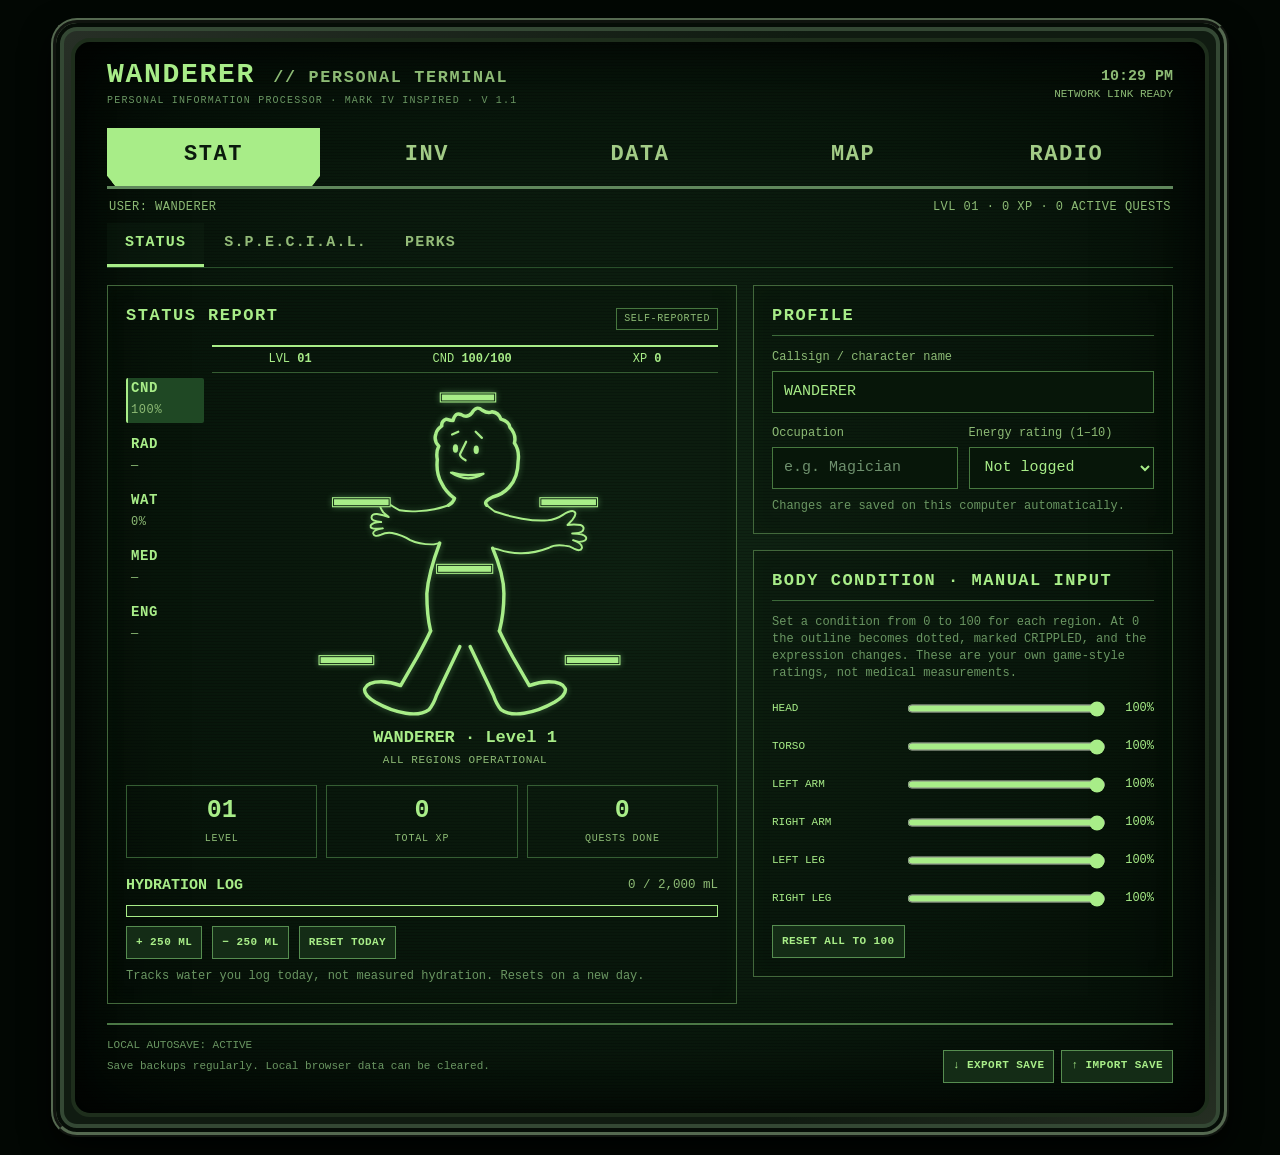
==== index.html @ 7e0b9f3a "V1.1: move daily LOG to DATA subtab and relocate journal date picker" ====
<!DOCTYPE html>

<html lang="en">
<head>
<meta charset="utf-8"/>
<meta content="width=device-width, initial-scale=1" name="viewport"/>
<meta content="#09130a" name="theme-color"/>
<title>Wanderer • Personal Terminal (V1.1)</title>
<style>
    :root { color-scheme: dark; --bg:#070f08; --panel:#0c1a0f; --panel2:#102417; --line:#47794a; --soft:#8cbd81; --bright:#b4f7a2; --muted:#71986e; --danger:#ffb586; --dark:#071108; }
    * { box-sizing:border-box; }
    body { margin:0; min-height:100vh; background:radial-gradient(ellipse at 50% -30%,#26472a 0,#0a170b 48%,#030803 100%); color:var(--bright); font: 15px/1.42 Consolas, 'Lucida Console', 'Courier New', monospace; }
    button, input, select, textarea { font: inherit; }
    button, a, input, select, textarea { outline-offset:3px; }
    button { cursor:pointer; }
    a { color:var(--bright); }
    .shell { max-width:1180px; margin:22px auto; padding:16px; }
    .bezel { border:3px solid #57764d; border-radius:26px; padding:12px; background:linear-gradient(135deg,#17271a,#0c150d 65%,#172618); box-shadow:0 26px 66px #000b, inset 0 0 0 3px #080f08, inset 0 0 0 7px #354b32; }
    .screen { position:relative; isolation:isolate; overflow:hidden; border-radius:15px; border:2px solid #355f35; padding:22px 22px 18px; background:radial-gradient(ellipse at center,#15371a 0%,#0c2110 48%,#051005 100%); min-height:670px; }
    .screen::before { content:''; position:absolute; z-index:-1; inset:0; pointer-events:none; background:repeating-linear-gradient(to bottom,transparent 0 3px,rgba(1,10,1,.24) 3px 4px); opacity:.68; }
    .screen::after { content:''; position:absolute; z-index:-1; inset:0; box-shadow:inset 0 0 110px 20px #000b; border-radius:13px; pointer-events:none; }
    .mast { display:flex; gap:12px; align-items:center; justify-content:space-between; border-bottom:1px solid var(--line); padding-bottom:11px; }
    .brand { font-weight:900; font-size:clamp(18px,3vw,27px); letter-spacing:.08em; line-height:1.1; }
    .subbrand { color:var(--muted); font-size:10px; letter-spacing:.2em; margin-top:3px; }
    .top-meta { text-align:right; color:var(--soft); font-size:11px; }
    .top-meta strong { display:block; font-size:15px; }
    .tabbar { display:grid; grid-template-columns:repeat(5,minmax(0,1fr)); gap:4px; border-bottom:2px solid var(--line); margin-top:13px; }
    .tab { padding:12px 2px; text-align:center; text-decoration:none; text-transform:uppercase; color:var(--soft); border:0; border-bottom:4px solid transparent; background:transparent; font-weight:900; letter-spacing:.13em; font-size:clamp(11px,2vw,16px); }
    .tab[aria-selected=true] { color:var(--dark); background:var(--bright); text-shadow:none; border-bottom-color:var(--bright); clip-path:polygon(0 0,100% 0,100% 80%,95% 100%,5% 100%,0 80%); }
    .tab:not([aria-selected=true]):hover { color:var(--bright); background:#234a27; }
    .status-strip { display:flex; flex-wrap:wrap; justify-content:space-between; gap:6px; margin:10px 0 17px; font-size:11px; color:var(--soft); }
    .view { display:none; }
    .view.active { display:block; }
    h1, h2, h3, p { margin-top:0; }
    h1 { font-size:clamp(19px,2.4vw,26px); letter-spacing:.08em; margin:0 0 12px; }
    h2 { font-size:16px; text-transform:uppercase; letter-spacing:.09em; padding-bottom:7px; border-bottom:1px solid var(--line); margin:0 0 13px; }
    h3 { font-size:13px; text-transform:uppercase; letter-spacing:.1em; margin:0 0 9px; }
    p, small { color:var(--soft); }
    .grid2 { display:grid; grid-template-columns:repeat(2,minmax(0,1fr)); gap:16px; }
    .stat-grid { display:grid; grid-template-columns:1.1fr .9fr; gap:16px; }
    .panel { min-width:0; background:rgba(3,17,6,.46); border:1px solid #487849; padding:16px; border-radius:4px; }
    .info { padding:10px 12px; border-left:3px solid var(--line); background:#17301a8c; color:var(--soft); margin:12px 0; font-size:12px; }
    .row { display:flex; align-items:center; gap:10px; flex-wrap:wrap; }
    .spread { justify-content:space-between; }
    .stack { display:flex; flex-direction:column; gap:11px; }
    label { display:block; font-size:12px; color:var(--soft); margin-bottom:5px; }
    input, select, textarea { color:var(--bright); background:#061409; border:1px solid #588e54; border-radius:2px; padding:9px 11px; min-height:42px; min-width:0; width:100%; }
    textarea { resize:vertical; min-height:72px; }
    input[type=range] { padding:0; min-height:25px; accent-color:var(--bright); }
    input[type=checkbox] { width:19px; height:19px; min-height:0; accent-color:var(--bright); }
    input::placeholder, textarea::placeholder { color:#6e906d; }
    input:focus-visible, select:focus-visible, textarea:focus-visible, button:focus-visible, a:focus-visible { outline:2px solid #e4ffe0; }
    .field { min-width:0; flex:1; }
    .btn { display:inline-flex; align-items:center; justify-content:center; gap:4px; min-height:42px; padding:9px 13px; background:#1f4525; border:1px solid #79bb71; color:var(--bright); text-transform:uppercase; font-size:12px; font-weight:bold; letter-spacing:.04em; text-decoration:none; border-radius:3px; }
    .btn:hover { background:#326a37; }
    .btn.primary { background:var(--bright); color:#09190a; }
    .btn.primary:hover { background:#defed1; }
    .btn.danger { border-color:#bd8067; color:#ffcfb0; background:#3b241a; }
    .btn.mini { min-height:33px; padding:5px 9px; font-size:11px; }
    .btn:disabled { opacity:.55; cursor:not-allowed; }
    .metrics { display:grid; grid-template-columns:repeat(3,1fr); gap:9px; }
    .metric { text-align:center; border:1px solid var(--line); padding:11px 6px; background:#142e18; }
    .metric strong { display:block; color:var(--bright); font-size:23px; line-height:1.15; }
    .metric span { display:block; color:var(--soft); font-size:10px; margin-top:6px; letter-spacing:.08em; }
    .hero-figure { min-height:210px; display:grid; place-items:center; }
    .hero-figure svg { width:min(100%,280px); height:220px; filter:drop-shadow(0 0 8px #8abf8439); }
    .progress { height:12px; margin:9px 0; border:1px solid var(--bright); background:#0b1b0c; overflow:hidden; }
    .progress > span { display:block; height:100%; background:repeating-linear-gradient(90deg,#7dbb76 0,#7dbb76 11px,#b3f5a3 11px,#b3f5a3 18px); width:0; max-width:100%; }
    .special-item { display:grid; grid-template-columns:125px 1fr 24px; gap:11px; align-items:center; margin:8px 0; }
    .special-item label { margin:0; font-size:12px; }
    .special-item output { text-align:right; }
    .pill { display:inline-block; border:1px solid var(--line); padding:3px 7px; font-size:10px; letter-spacing:.06em; color:var(--soft); white-space:nowrap; }
    .item { border-bottom:1px dashed #3b663d; padding:13px 0; }
    .item:last-child { border-bottom:0; }
    .item-title { font-weight:800; color:var(--bright); font-size:15px; margin-bottom:4px; overflow-wrap:anywhere; }
    .item-meta { color:var(--soft); font-size:11px; overflow-wrap:anywhere; }
    .completed .item-title { text-decoration:line-through; opacity:.55; }
    .item-actions { display:flex; flex-wrap:wrap; gap:6px; align-items:center; margin-top:8px; }
    .filters { display:flex; flex-wrap:wrap; gap:6px; padding:8px 0 12px; }
    .filters button[aria-pressed=true] { background:var(--bright); color:var(--dark); }
    .form-grid { display:grid; grid-template-columns:repeat(2,minmax(0,1fr)); gap:11px; }
    .full { grid-column:1/-1; }
    .quiet { color:var(--muted); font-size:12px; }
    .empty { text-align:center; padding:26px 10px; color:var(--muted); border:1px dashed var(--line); }
    .inventory-count { padding:9px 0; font-size:12px; color:var(--soft); }
    .map-frame { width:100%; height:340px; border:1px solid #67a361; background:#07120a; filter:grayscale(1) sepia(.7) hue-rotate(55deg) saturate(2.4) contrast(1.15) brightness(.91); }
    .map-outer { background:#07120a; padding:8px; border:1px solid var(--line); }
    .map-note { font-size:11px; margin-top:8px; color:var(--soft); }
    .station { display:grid; grid-template-columns:minmax(0,1fr) auto; gap:10px; align-items:center; border-bottom:1px dashed var(--line); padding:12px 0; }
    .station:last-child { border:0; }
    audio { display:block; width:100%; margin:11px 0; filter:grayscale(1) sepia(.4) hue-rotate(45deg); }
    .ticker { display:flex; gap:3px; align-items:end; height:70px; padding:10px 0; }
    .ticker span { width:11px; height:22px; display:inline-block; background:var(--bright); opacity:.4; }
    .ticker.playing span { animation:wave 950ms ease-in-out infinite alternate; }
    .ticker.playing span:nth-child(2n) { animation-delay:-.35s; }
    .ticker.playing span:nth-child(3n) { animation-delay:-.6s; }
    @keyframes wave { from {height:8px;opacity:.4;} to {height:57px;opacity:1;} }
    .footer { display:flex; flex-wrap:wrap; justify-content:space-between; gap:9px; margin-top:19px; padding-top:13px; border-top:1px solid var(--line); color:var(--muted); font-size:11px; }
    .backup-row { display:flex; flex-wrap:wrap; gap:7px; align-items:center; }
    #notice { min-height:20px; color:var(--bright); }
    @media (max-width:760px) { .shell {margin:0;padding:0} .bezel {border-radius:0;padding:6px} .screen {border-radius:10px; min-height:100vh; padding:15px 11px;} .grid2,.stat-grid {grid-template-columns:1fr;} .top-meta {font-size:10px} .tab {letter-spacing:.03em} .special-item {grid-template-columns:100px 1fr 19px;} }
    @media (max-width:460px) { .form-grid {grid-template-columns:1fr;} .full {grid-column:auto;} .metrics {grid-template-columns:repeat(3,1fr);} .metric strong {font-size:19px;} .mast {align-items:flex-start;} .top-meta {white-space:nowrap;} .btn {padding:8px 10px;} .map-frame {height:285px;} }
    @media (prefers-reduced-motion:reduce) { .ticker.playing span {animation:none;} }
  </style>
<style>
/* V0.2 – Fallout 4-inspired green CRT treatment and secondary menus. */
:root { --bg:#020903; --panel:#071408; --panel2:#0a1d0e; --line:#355d32; --soft:#8dbb75; --bright:#a8ed88; --muted:#6a9662; --danger:#facda5; --dark:#09160a; }
body { background:#020703; color:var(--bright); font-family:Consolas,'Lucida Console','Courier New',monospace; }
.shell {max-width:1190px;margin:12px auto;padding:6px;}
.bezel {border:5px ridge #556950;border-radius:26px;padding:15px;background:linear-gradient(150deg,#283027,#101b11 25%,#101b11 85%,#273024);box-shadow:0 13px 30px #000c,inset 0 0 0 4px #060d07,inset 0 0 0 8px #344834;}
.screen {border-radius:19px;border:4px solid #1e2e1c;padding:18px 32px 19px;min-height:660px;background:radial-gradient(ellipse at center,#102514 0,#09180c 64%,#030b05 100%);box-shadow:inset 0 0 35px #0009;}
.screen::before {background:repeating-linear-gradient(to bottom,transparent 0 2px,rgba(0,0,0,.34) 2px 3px);opacity:.55;}
.screen::after {box-shadow:inset 0 0 90px 9px #000a;}
.mast {border-bottom:0;padding:0 0 10px;}
.brand {font-size:clamp(19px,3.1vw,28px);letter-spacing:.06em;}
.subbrand {font-size:10px;letter-spacing:.12em;}
.tabbar {position:relative;border-bottom:3px solid #60885c;margin-top:10px;gap:0;}
.tab {padding:11px 4px 12px;font-weight:900;letter-spacing:.07em;color:#a2cb86;font-size:clamp(15px,2vw,22px);}
.tab[aria-selected=true] {color:#0b1b0d;background:var(--bright);border-bottom-color:var(--bright);clip-path:polygon(0 0,100% 0,100% 82%,96% 100%,4% 100%,0 82%);}
.tab:not([aria-selected=true]):hover {background:#1d3b21;}
.status-strip {margin:10px 0 7px;padding:0 2px;font-size:12px;letter-spacing:.04em;}
.view>h1 {font-size:0;width:0;height:0;position:absolute;overflow:hidden;}
.subnav {display:flex;gap:2px;align-items:center;flex-wrap:wrap;min-height:43px;margin:1px 0 17px;border-bottom:1px solid #294f2a;}
.subtab {border:0;border-bottom:3px solid transparent;background:transparent;color:#93bb78;font-size:clamp(12px,1.6vw,15px);font-weight:bold;padding:9px 18px 10px;letter-spacing:.08em;}
.subtab[aria-pressed=true] {color:var(--bright);border-bottom-color:var(--bright);background:#1b35202b;}
.subtab:focus-visible {outline:2px solid white;}
.subview {display:none;}
.subview.active {display:block;}
.panel {background:rgba(0,7,0,.17);border:1px solid #42683b;box-shadow:inset 0 0 18px #193b181a;padding:18px;border-radius:0;}
h2 {font-size:17px;color:var(--bright);border-bottom:1px solid #3c6939;}
.hero-figure {min-height:250px;}
.hero-figure svg {height:250px;}
.btn {border-radius:0;border:1px solid #568d50;background:#142c16;}
.btn.primary {background:var(--bright);border-color:var(--bright);}
.btn:hover {background:#2f5a30;}
.btn.primary:hover {background:#d1f6b5;}
input,select,textarea {border-radius:0;border-color:#47783f;background:#071609;}
.metric {background:transparent;border:1px solid #355e33;}
.metric strong {font-size:25px;}
.pill {border-color:#47773f;}
.filters {padding:7px 0 13px;}
.filters .btn[aria-pressed=true] {background:var(--bright);color:var(--dark);}
.footer {border-top:2px solid #4b7845;}
#view-data [data-subview="quests"]>.panel,#view-inv [data-subview="items"]>.panel {min-height:390px;}
#view-radio [data-subview="listen"]>.panel + .panel {margin-top:15px;}
#view-map>h1 {position:static;width:auto;height:auto;font-size:18px;margin-top:18px;}
@media(max-width:760px){.shell{margin:0;padding:0}.bezel{border-radius:0;padding:6px;border-width:3px}.screen{border-radius:8px;min-height:100vh;padding:14px 11px}.tab{font-size:clamp(13px,3vw,20px)}.subtab{padding:9px 10px}.hero-figure{min-height:190px}.hero-figure svg{height:190px}.brand{font-size:20px}.subbrand{font-size:8px}}
@media(max-width:370px){.top-meta{font-size:8px}.top-meta strong{font-size:12px}.tab{letter-spacing:0}.subtab{font-size:12px;padding:9px 8px}.status-strip{font-size:10px}.brand{font-size:17px}}

/* V0.3 - Vault Boy-style figure embedded for standalone offline use. */
.hero-figure { min-height:250px; overflow:hidden; }
.hero-figure .vault-boy-art { display:block; max-width:min(100%,365px); width:100%; height:250px; object-fit:contain; filter:drop-shadow(0 0 9px #a3ed8a33); }
@media(max-width:760px){.hero-figure { min-height:195px; }.hero-figure .vault-boy-art{height:195px;}}

/* V0.4 – authentic game-style, independently adjustable body readout. */
.stat-grid {grid-template-columns:1.2fr .8fr;align-items:start;}
.stat-side {min-width:0;display:flex;flex-direction:column;}
.status-display {display:grid;grid-template-columns:78px minmax(0,1fr);gap:8px;align-items:start;margin:10px 0 8px;}
.status-readouts {padding-top:33px;display:flex;flex-direction:column;gap:11px;min-width:0;}
.status-readout {display:grid;gap:1px;border-left:2px solid transparent;padding:1px 3px;font-size:13px;letter-spacing:.04em;}
.status-readout.top-readout {border-left-color:var(--bright);background:#1f4824;}
.status-readout b {font-size:14px;font-weight:900;}
.status-readout strong {font-size:12px;color:var(--soft);font-weight:500;overflow-wrap:anywhere;}
.body-display {min-width:0;text-align:center;}
.condition-topline {display:flex;justify-content:space-around;gap:8px;flex-wrap:wrap;border-top:2px solid var(--bright);border-bottom:1px solid var(--line);padding:4px 0;margin-bottom:2px;font-size:12px;}
.body-display .hero-figure {min-height:0;padding:0;overflow:visible;display:block;}
.body-display .hero-figure svg {display:block;width:100%;height:auto;max-height:348px;aspect-ratio:580/465;filter:drop-shadow(0 0 3px #91ef925b);color:var(--bright);}
.body-region {transition:opacity .18s;}
.body-display .body-region,.body-display .face {fill:none;stroke:currentColor;stroke-width:4.6;stroke-linecap:round;stroke-linejoin:round;}
.body-display .face {stroke-width:4.3;}
.body-display .eyes {fill:currentColor;stroke:none;}
.body-region.crippled {stroke-dasharray:9 9;opacity:.87;}
.body-meters .meter-track {fill:#0a210e;stroke:var(--bright);}
.body-meters .meter-fill {fill:var(--bright);stroke:none;}
.body-meters g.crippled .meter-track {stroke-dasharray:5 3;}
.body-flag-text {fill:var(--bright);stroke:none;font-size:13px;}
.character-line {font-size:clamp(12px,1.5vw,17px);font-weight:bold;margin:3px 0;overflow-wrap:anywhere;}
.body-alert {font-size:11px;letter-spacing:.05em;color:var(--soft);margin-bottom:8px;min-height:16px;}
.condition-fields {display:grid;gap:9px;margin:12px 0;}
.condition-field {display:grid;grid-template-columns:125px minmax(0,1fr) 42px;gap:8px;align-items:center;}
.condition-field label {margin:0;color:var(--bright);font-size:11px;}
.condition-field output {text-align:right;font-size:12px;}
.condition-field.crippled output {color:#ffbf9c;}
.readout-form-grid {display:grid;grid-template-columns:repeat(2,minmax(0,1fr));gap:10px;margin-top:9px;}
.readout-setting {display:grid;grid-template-columns:minmax(0,1fr) minmax(0,1fr);gap:5px;}
.readout-setting label {grid-column:1 / -1;}
.readout-setting input {font-size:13px;padding:7px;}
@media(max-width:760px){.stat-grid{grid-template-columns:1fr}}
@media(max-width:550px){.status-display{grid-template-columns:65px minmax(0,1fr);gap:4px}.status-readouts{gap:7px;padding-top:32px}.status-readout{font-size:11px;padding:1px}.status-readout b{font-size:12px}.status-readout strong{font-size:10px}.condition-topline{font-size:10px;gap:2px}.condition-field{grid-template-columns:104px minmax(0,1fr) 36px;gap:6px}.readout-form-grid{gap:7px}}
@media(max-width:380px){.readout-form-grid{grid-template-columns:1fr}.body-flag-text{font-size:10px}}

/* V0.9: selectable readout settings */
.status-readouts #status-custom-readouts {display:flex;flex-direction:column;gap:11px;}
button.status-readout {width:100%;min-height:45px;text-align:left;font:inherit;color:var(--bright);background:transparent;cursor:pointer;border-top:0;border-right:0;border-bottom:0;border-radius:2px;}
button.status-readout:hover,button.status-readout:focus-visible {background:#204627;}
button.status-readout.active-readout {border-left-color:var(--bright);background:#1f4824;}
.readout-editor[hidden] {display:none !important;}
.readout-editor .field-output {font-size:12px;color:var(--bright);font-weight:700;margin-left:8px;}
.readout-editor .field-block {margin:14px 0;}
.readout-editor .field-block label {margin-bottom:8px;}
.brand {overflow-wrap:anywhere;}

/* Daily journal / medication inventory */
.date-nav{display:flex;align-items:center;gap:7px;flex-wrap:wrap;padding:9px;margin:-5px 0 16px;border:1px solid var(--line);background:#0a1b0c}
.date-nav label{margin:0}.date-nav input{min-height:33px;padding:4px;width:175px;font-size:12px}
.log-grid{display:grid;grid-template-columns:repeat(2,minmax(0,1fr));gap:10px}
.log-tile{border:1px solid var(--line);padding:13px;background:#102518}
.log-tile strong,.log-tile small{display:block}
.med-fields{display:grid;grid-template-columns:2fr 1.5fr 1fr 1fr;gap:7px}
.med-fields label{font-size:10px}
.med-row,.note-row{padding:12px 0;border-bottom:1px dashed var(--line)}
.med-dose{display:flex;align-items:center;gap:10px;padding:9px 0;border-bottom:1px dashed var(--line)}
.med-dose input[type=checkbox]{width:22px;height:22px;min-height:0}
.med-dose label{margin:0}
.note-row p{color:var(--bright);white-space:pre-wrap;overflow-wrap:anywhere}
@media(max-width:600px){.tab{letter-spacing:0!important;font-size:clamp(10px,2.7vw,14px)!important}.med-fields,.log-grid{grid-template-columns:repeat(2,minmax(0,1fr))}}
</style></head>
<body>
<div class="shell"><div class="bezel"><main class="screen">
<header class="mast">
<div><div class="brand"><span id="header-callsign">WANDERER</span> <span style="font-size:.60em;color:var(--soft)">// PERSONAL TERMINAL</span></div><div class="subbrand">PERSONAL INFORMATION PROCESSOR  ·  MARK IV INSPIRED  ·  V 1.1</div></div>
<div class="top-meta"><strong id="clock">--:--</strong><span id="connection">LOCAL MODE</span></div>
</header>
<nav aria-label="Primary sections" class="tabbar" role="tablist">
<button aria-controls="view-stat" aria-selected="true" class="tab" data-tab="stat" id="tab-stat" role="tab">STAT</button>
<button aria-controls="view-inv" aria-selected="false" class="tab" data-tab="inv" id="tab-inv" role="tab">INV</button>
<button aria-controls="view-data" aria-selected="false" class="tab" data-tab="data" id="tab-data" role="tab">DATA</button>
<button aria-controls="view-map" aria-selected="false" class="tab" data-tab="map" id="tab-map" role="tab">MAP</button>
<button aria-controls="view-radio" aria-selected="false" class="tab" data-tab="radio" id="tab-radio" role="tab">RADIO</button>
</nav>
<div class="status-strip"><span id="player-label">USER: WANDERER</span><span id="mini-stats">LVL 01 · 000 XP · 0 ACTIVE QUESTS</span></div>
<section aria-labelledby="tab-stat" class="view active" id="view-stat" role="tabpanel">
<h1>PERSONNEL STATUS</h1><nav aria-label="Secondary sections" class="subnav"><button aria-pressed="false" class="subtab" data-switch="status" type="button">STATUS</button><button aria-pressed="false" class="subtab" data-switch="special" type="button">S.P.E.C.I.A.L.</button><button aria-pressed="false" class="subtab" data-switch="perks" type="button">PERKS</button></nav>

<div class="subview active" data-subview="status"><div class="stat-grid"><div class="panel">
<div class="row spread"><h2 style="border:0;margin:0">STATUS REPORT</h2><span class="pill">SELF-REPORTED</span></div>
<div class="status-display">
  <div class="status-readouts" aria-label="Selectable condition categories" role="tablist">
    <button class="status-readout top-readout active-readout" id="readout-tab-cnd" data-readout-tab="cnd" aria-controls="readout-panel-condition" role="tab" aria-selected="true" type="button"><b>CND</b><strong id="status-cond-number">100%</strong></button>
    <div id="status-custom-readouts"></div>
  </div>
  <div class="body-display">
    <div class="condition-topline"><span>LVL <b id="report-level">01</b></span><span>CND <b id="report-health">100/100</b></span><span>XP <b id="report-xp">0</b></span></div>
    <div class="hero-figure">
      <svg id="vault-body" viewBox="0 0 580 465" role="img" aria-label="Interactive Vault Boy body condition. Head, arms, torso and legs respond independently to damage">
<!-- Refined v0.8 silhouette: shortened neck and arms, broader shoulders and torso, 25% wider matched legs. -->
<g id="shape-head" class="body-region">
<path d="M268 174 Q274 171 276 165 Q264 156 259 145 Q251 132 253 113 Q251 103 255 95 Q248 88 251 79 Q252 73 259 68 Q258 62 265 59 Q271 61 274 61 Q277 49 285 53 Q293 58 299 51 Q305 40 313 47 Q321 52 326 49 Q335 50 338 59 Q349 62 350 70 Q359 80 356 91 Q363 101 361 115 Q361 137 349 150 Q340 160 327 163 Q314 169 319 174"/>
</g>
<!-- Arms slope gently outward, curve organically, and terminate in distinct splayed fingers. -->
<g id="shape-leftArm" class="body-region" transform="translate(117.25 64.3125) scale(.5625)"><path d="M268 195 Q236 207 197 209 Q174 211 152 207 Q138 200 125 191 Q114 183 106 192 Q103 198 113 212 L126 223 Q114 218 98 216 Q85 215 85 225 Q85 233 108 235 Q91 234 83 243 Q81 252 99 251 L112 250 Q88 254 89 262 Q92 272 108 265 Q119 259 134 261 Q159 266 177 278 Q200 289 233 288 Q242 286 247 285"/></g>
<g id="shape-rightArm" class="body-region" transform="translate(139.5625 70.5) scale(.5625)"><path d="M319 184 Q332 194 338 199 Q369 210 403 216 Q437 222 463 220 Q484 218 500 207 Q515 197 524 198 Q536 201 523 218 L511 231 Q526 229 542 231 Q553 235 547 245 Q541 251 522 251 Q550 251 555 260 Q558 270 538 271 L524 267 Q548 276 545 286 Q542 295 526 287 Q516 280 504 280 Q480 277 467 285 Q431 299 398 298 Q373 298 346 289 Q339 287 333 287"/></g>
<!-- The torso is a continuous human silhouette; no added clothes or decorative lines. -->
<g id="shape-chest" class="body-region"><path d="M256.2 224.6 Q241 265 239 292 Q239 321 244 342 M326.9 231.4 Q342 267 342 292 Q342 319 336 342"/></g>
<!-- Pointed, angled footwear is defined ONLY by the outside silhouette. -->
<g id="shape-leftLeg" class="body-region"><path d="M244 342 Q238 355 226 377 L204 415 Q191 410 178 410 Q160 410 156 419 Q154 427 170 437 Q191 449 211 452 Q231 455 242 447 Q248 440 252 428 L283 363"/></g>
<g id="shape-rightLeg" class="body-region" transform="translate(580 0) scale(-1 1)"><path d="M244 342 Q238 355 226 377 L204 415 Q191 410 178 410 Q160 410 156 419 Q154 427 170 437 Q191 449 211 452 Q231 455 242 447 Q248 440 252 428 L283 363"/></g>
<!-- Facial features are deliberately preserved as a separately switchable layer. -->
<g id="face-smile" class="face" transform="translate(72.5 -12) scale(.75)">
<path d="M267 122 l11 -5 M309 117 l11 11 M292 135 l-11 22 q0 5 10 11 M265 190 Q294 209 323 192 M267 190 Q289 198 321 192" stroke-width="4"/>
<g class="eyes"><ellipse cx="273" cy="147" rx="4.7" ry="7.6" stroke="none"/><ellipse cx="310" cy="149" rx="4.7" ry="7.6" stroke="none"/></g></g>
<g id="face-worried" class="face" transform="translate(72.5 -12) scale(.75)" style="display:none"><path d="M265 126 l13 -8 M308 118 l15 10 M291 133 l-8 24 q2 4 9 7 M271 193 Q289 182 313 192"/><g class="eyes"><ellipse cx="273" cy="148" rx="4.7" ry="7" stroke="none"/><ellipse cx="311" cy="148" rx="4.7" ry="7" stroke="none"/></g></g>
<g id="face-sad" class="face" transform="translate(72.5 -12) scale(.75)" style="display:none"><path d="M265 129 l14 -12 M307 116 l15 14 M291 134 l-8 23 q2 6 9 7 M267 201 Q291 173 318 201"/><g class="eyes"><path d="M270 146 l7 8 M315 145 l-8 8" stroke-width="5"/></g></g>
<g class="body-meters" stroke="currentColor" stroke-width="1.5"><g data-meter="head"><rect class="meter-track" x="257" y="24" width="74" height="12"/><rect class="meter-fill" id="meter-fill-head" x="259" y="26" width="70" height="8"/></g>
<g data-meter="leftArm"><rect class="meter-track" x="113" y="164" width="77" height="12"/><rect class="meter-fill" id="meter-fill-leftArm" x="115" y="166" width="73" height="8"/></g><g data-meter="rightArm"><rect class="meter-track" x="390" y="164" width="77" height="12"/><rect class="meter-fill" id="meter-fill-rightArm" x="392" y="166" width="73" height="8"/></g>
<g data-meter="chest"><rect class="meter-track" x="252" y="253" width="75" height="12"/><rect class="meter-fill" id="meter-fill-chest" x="254" y="255" width="71" height="8"/></g>
<g data-meter="leftLeg"><rect class="meter-track" x="95" y="375" width="73" height="12"/><rect class="meter-fill" id="meter-fill-leftLeg" x="97" y="377" width="69" height="8"/></g><g data-meter="rightLeg"><rect class="meter-track" x="424" y="375" width="73" height="12"/><rect class="meter-fill" id="meter-fill-rightLeg" x="426" y="377" width="69" height="8"/></g></g>
<g class="body-flag-text" font-size="13" font-family="Consolas, monospace" font-weight="bold" text-anchor="middle"><text id="flag-head" x="294" y="18"></text><text id="flag-leftArm" x="151" y="156"></text><text id="flag-rightArm" x="428" y="156"></text><text id="flag-chest" x="292" y="247"></text><text id="flag-leftLeg" x="131" y="365"></text><text id="flag-rightLeg" x="460" y="365"></text></g>
</svg>
    </div>
    <div class="character-line"><span id="report-callsign">WANDERER</span> · Level <span id="report-name-level">1</span></div>
    <div class="body-alert" id="body-alert" aria-live="polite">ALL SYSTEMS NORMAL</div>
  </div>
</div>
<div class="metrics"><div class="metric"><strong id="level">01</strong><span>LEVEL</span></div><div class="metric"><strong id="xp">0</strong><span>TOTAL XP</span></div><div class="metric"><strong id="done-count">0</strong><span>QUESTS DONE</span></div></div>
<div style="margin-top:17px"><div class="row spread"><strong>HYDRATION LOG</strong><small id="water-display">0 / 2,000 mL</small></div><div aria-label="Hydration toward daily goal" class="progress"><span id="water-progress"></span></div><div class="row"><button class="btn mini" id="water-add">+ 250 mL</button><button class="btn mini" id="water-undo">− 250 mL</button><button class="btn mini" id="water-reset">RESET TODAY</button></div><p class="quiet" style="margin:9px 0 0">Tracks water you log today, not measured hydration. Resets on a new day.</p></div>
</div><div class="stat-side"><div class="panel"><h2>PROFILE</h2><label for="profile-name">Callsign / character name</label><input autocomplete="off" id="profile-name" maxlength="45"/><div class="form-grid" style="margin-top:12px"><div><label for="profile-occupation">Occupation</label><input autocomplete="off" id="profile-occupation" maxlength="100" placeholder="e.g. Magician" type="text"/></div><div><label for="energy">Energy rating (1–10)</label><select id="energy"><option value="">Not logged</option><option value="1">1</option><option value="2">2</option><option value="3">3</option><option value="4">4</option><option value="5">5</option><option value="6">6</option><option value="7">7</option><option value="8">8</option><option value="9">9</option><option value="10">10</option></select></div></div><p class="quiet" style="margin:9px 0 0">Changes are saved on this computer automatically.</p></div><div class="panel readout-editor" id="readout-panel-condition" role="tabpanel" aria-labelledby="readout-tab-cnd" style="margin-top:16px"><h2>BODY CONDITION · MANUAL INPUT</h2><p class="quiet">Set a condition from 0 to 100 for each region. At 0 the outline becomes dotted, marked CRIPPLED, and the expression changes. These are your own game-style ratings, not medical measurements.</p><div id="condition-fields" class="condition-fields"></div><button class="btn mini" type="button" id="condition-restore">RESET ALL TO 100</button></div>

<div class="panel readout-editor" id="readout-panel-rad" role="tabpanel" aria-labelledby="readout-tab-rad" style="margin-top:16px" hidden>
<h2>RAD · CUSTOM READOUT</h2><p class="quiet">Set this game-style readout manually. It is not a sensor or measured radiation level.</p>
<div class="field-block"><label for="rad-level">RAD level (0–100) <output class="field-output" id="rad-level-display">0%</output></label><input id="rad-level" type="range" min="0" max="100" step="1" value="0"/></div>
<div class="field-block"><label for="rad-label">Label (optional customization)</label><input id="rad-label" maxlength="8" value="RAD"/></div>
</div>
<div class="panel readout-editor" id="readout-panel-wat" role="tabpanel" aria-labelledby="readout-tab-wat" style="margin-top:16px" hidden>
<h2>WAT · HYDRATION SETTINGS</h2><p class="quiet">Your hydration log and quick-add controls stay below the character.</p>
<div class="field-block"><label for="water-goal">Daily water goal <output class="field-output" id="water-goal-output">2,000 mL</output></label><input id="water-goal" type="range" min="250" max="10000" step="250" value="2000"/></div>
<p class="quiet">WAT shows the percentage of your logged daily goal, not a measured hydration level.</p>
</div>

<div class="panel readout-editor" id="readout-panel-med" role="tabpanel" aria-labelledby="readout-tab-med" style="margin-top:16px" hidden>
<h2>MED · DAILY CHECKLIST</h2><p class="quiet">Personal record of medication doses taken today, not a dosing recommendation or reminder.</p>
<label for="med-select">SELECT MEDICATION</label><select id="med-select"></select><div id="med-checks" style="margin:12px 0"></div>
<strong id="med-summary">0 / 0 DOSES CHECKED</strong><div style="margin:9px 0"><button id="med-history" class="btn mini" type="button">VIEW DAILY HISTORY →</button></div>
<h2 style="margin-top:21px">MEDICATION INVENTORY</h2>
<form id="med-form" class="form-grid">
<div class="full"><label for="med-new-name">Medication name</label><input id="med-new-name" maxlength="100" required/></div>
<div><label for="med-new-detail">Strength / notes (optional)</label><input id="med-new-detail" maxlength="100"/></div>
<div><label for="med-new-qty">Quantity on hand</label><input id="med-new-qty" type="number" min="0" max="100000" value="0" required/></div>
<div><label for="med-new-doses">Doses per day (1–8)</label><input id="med-new-doses" type="number" min="1" max="8" value="1" required/></div>
<div class="full"><button class="btn primary" type="submit">+ ADD MEDICATION</button></div>
</form><div id="med-inventory" style="margin-top:13px"></div>
<p class="quiet">Edit any medication or its quantity below. Dose checkboxes do not automatically subtract inventory. Archived medications stay in past records.</p>
</div>
<div class="panel readout-editor" id="readout-panel-eng" role="tabpanel" aria-labelledby="readout-tab-eng" style="margin-top:16px" hidden>
<h2>ENG · ENERGY RATING</h2><p class="quiet">Your self-reported energy rating, also editable in Profile.</p>
<div class="field-block"><label for="energy-readout">Energy rating (1–10) <output class="field-output" id="energy-readout-display">Not logged</output></label><input id="energy-readout" type="range" min="1" max="10" step="1" value="5"/></div>
</div></div></div></div><div class="subview" data-subview="special"><div class="panel"><h2>S.P.E.C.I.A.L. · SELF-RATINGS</h2><div id="special-fields"></div><p class="quiet" style="margin:7px 0 0">Just a game-style self-assessment, not a medical or personality test.</p></div></div><div class="subview" data-subview="perks"><div class="panel"><h2>PERKS</h2><div id="perk-list"></div><form class="row" id="perk-form" style="margin-top:10px"><div class="field"><label for="perk-name">Add a custom perk</label><input id="perk-name" maxlength="60" placeholder="e.g. Night Owl" required=""/></div><button class="btn" style="align-self:end" type="submit">ADD</button></form></div></div></section>
<section aria-labelledby="tab-inv" class="view" id="view-inv" role="tabpanel">
<h1>PERSONAL INVENTORY</h1><nav aria-label="Secondary sections" class="subnav"><button aria-pressed="false" class="subtab" data-switch="items" type="button">ITEMS</button><button aria-pressed="false" class="subtab" data-switch="add" type="button">ADD ITEM</button><button aria-pressed="false" class="subtab" data-switch="pack" type="button">PACK</button></nav>


<div class="subview active" data-subview="items"><div class="panel" style="margin-top:16px"><div class="row spread"><h2 style="margin:0;border:0">INVENTORY DATABASE</h2><div style="width:min(260px,100%)"><label for="inv-search">Search items</label><input autocomplete="off" id="inv-search" placeholder="Search name / location"/></div></div><div class="inventory-count" id="inv-summary"></div><div id="inv-list"></div></div></div><div class="subview" data-subview="add"><div class="panel"><h2>ADD INVENTORY ITEM</h2><form class="form-grid" id="inv-form"><div class="full"><label for="inv-name">Item name</label><input id="inv-name" maxlength="100" placeholder="e.g. Flashlight" required=""/></div><div><label for="inv-category">Category</label><select id="inv-category"><option>Everyday carry</option><option>Equipment</option><option>Magic props</option><option>Collectibles</option><option>Other</option></select></div><div><label for="inv-quantity">Quantity</label><input id="inv-quantity" max="99999" min="1" required="" type="number" value="1"/></div><div class="full"><label for="inv-location">Where is it?</label><input id="inv-location" maxlength="100" placeholder="e.g. Backpack / workshop"/></div><div class="full"><button class="btn primary" type="submit">+ ADD ITEM</button></div></form></div></div><div class="subview" data-subview="pack"><div class="panel"><h2>PACK SUMMARY</h2><div class="metrics"><div class="metric"><strong id="inv-total">0</strong><span>TOTAL UNITS</span></div><div class="metric"><strong id="inv-types">0</strong><span>ITEM TYPES</span></div><div class="metric"><strong id="inv-categories">0</strong><span>CATEGORIES</span></div></div><div class="info">Use this like a real-world inventory database: tools, magic equipment, everyday-carry items, or anything else you want to find later.</div></div></div></section>
<section aria-labelledby="tab-data" class="view" id="view-data" role="tabpanel">
<h1>QUEST DATA</h1><nav aria-label="Secondary sections" class="subnav"><button aria-pressed="false" class="subtab" data-switch="quests" type="button">QUESTS</button><button aria-pressed="false" class="subtab" data-switch="new" type="button">NEW QUEST</button><button aria-pressed="false" class="subtab" data-switch="overview" type="button">OVERVIEW</button><button aria-pressed="false" class="subtab" data-switch="log" type="button">LOG</button></nav>


<div class="subview active" data-subview="quests"><div class="panel" style="margin-top:16px"><h2>AVAILABLE OBJECTIVES</h2><div aria-label="Quest filters" class="filters" id="quest-filters"><button aria-pressed="true" class="btn mini" data-filter="active" type="button">ACTIVE</button><button aria-pressed="false" class="btn mini" data-filter="main" type="button">MAIN</button><button aria-pressed="false" class="btn mini" data-filter="side" type="button">SIDE</button><button aria-pressed="false" class="btn mini" data-filter="misc" type="button">MISC</button><button aria-pressed="false" class="btn mini" data-filter="done" type="button">COMPLETED</button><button aria-pressed="false" class="btn mini" data-filter="all" type="button">ALL</button></div><div id="quest-list"></div></div></div><div class="subview" data-subview="new"><div class="panel"><h2>NEW QUEST</h2><form class="form-grid" id="quest-form"><div class="full"><label for="quest-title">Objective</label><input id="quest-title" maxlength="130" placeholder="What needs to be done?" required=""/></div><div><label for="quest-kind">Quest type</label><select id="quest-kind"><option value="main">MAIN QUEST</option><option value="side">SIDE QUEST</option><option value="misc">MISC</option></select></div><div><label for="quest-xp">XP reward</label><input id="quest-xp" max="1000" min="0" required="" type="number" value="25"/></div><div><label for="quest-due">Due date (optional)</label><input id="quest-due" type="date"/></div><div><label for="quest-notes">Notes (optional)</label><input id="quest-notes" maxlength="180" placeholder="Next step or detail"/></div><div class="full"><button class="btn primary" type="submit">+ ACCEPT QUEST</button></div></form></div></div><div class="subview" data-subview="overview"><div class="panel"><h2>QUEST LOG</h2><div class="metrics"><div class="metric"><strong id="quest-active">0</strong><span>ACTIVE</span></div><div class="metric"><strong id="quest-finished">0</strong><span>COMPLETE</span></div><div class="metric"><strong id="quest-potential">0</strong><span>XP AVAILABLE</span></div></div><div class="info">Organize your real life like a role-playing game. Completing an objective earns XP and updates your level automatically.</div></div></div>
<div class="subview" data-subview="log" aria-label="Daily journal">
<h2>DAILY JOURNAL</h2><div class="date-nav"><label for="log-date">JOURNAL DATE</label><button class="btn mini" id="log-prev" type="button">◀</button><input id="log-date" type="date"/><button class="btn mini" id="log-next" type="button">▶</button><button class="btn mini" id="log-today" type="button">TODAY</button><small>Choose a date to view its record.</small></div><div class="panel"><h2 id="log-heading">DAILY RECORD</h2><p class="quiet">Pick an earlier date above to review water intake, medication checkoffs and notes.</p>
<div class="log-grid"><div class="log-tile"><small>WATER INTAKE</small><strong id="log-water">NOT LOGGED</strong><small id="log-water-status"></small></div>
<div class="log-tile"><small>MEDICATION CHECKLIST</small><strong id="log-med">NOT LOGGED</strong><small id="log-med-status"></small></div></div>
<h3 style="margin-top:15px">DOSE HISTORY</h3><div id="log-med-history"></div></div>
<div class="panel" style="margin-top:16px"><h2>TIME-STAMPED NOTES</h2><div id="log-notes"></div>
<form id="log-note-form" style="margin-top:14px"><label for="log-note-text">Note for selected date</label>
<textarea id="log-note-text" maxlength="3000" required placeholder="Write your note here..."></textarea><button class="btn primary" id="log-note-save" type="submit">SAVE TIMESTAMPED NOTE</button></form>
<p class="quiet">Notes are filed by the selected date and timestamped with their actual entry time. Editing preserves the original timestamp.</p></div>
</div></section><section aria-labelledby="tab-map" class="view" id="view-map" role="tabpanel">
<h1>WORLD MAP</h1><div class="panel"><div class="row spread"><div><h2 style="border:0;margin:0">OPENSTREETMAP FEED</h2><div class="quiet" id="map-place">Default preview: Chicago area · not your location</div></div><button class="btn primary" id="find-me">⌖ CENTER ON ME</button></div>
<div class="map-outer" style="margin-top:12px"><iframe allow="geolocation" class="map-frame" id="map-iframe" loading="lazy" referrerpolicy="strict-origin-when-cross-origin" title="Interactive map from OpenStreetMap"></iframe></div>
<div class="map-note">© <a href="https://www.openstreetmap.org/copyright" rel="noopener noreferrer" target="_blank">OpenStreetMap contributors</a> · Online connection required · <a href="https://www.openstreetmap.org/#map=11/41.8781/-87.6298" id="map-open" rel="noopener noreferrer" target="_blank">Open larger map</a></div>
<div class="info" id="map-feedback">This is a real interactive street map with a green visual treatment. Location is requested only when you press Center on Me. It does not currently show live traffic or nearby business alerts.</div>
</div>
</section>
<section aria-labelledby="tab-radio" class="view" id="view-radio" role="tabpanel">
<h1>RADIO FREQUENCIES</h1><nav aria-label="Secondary sections" class="subnav"><button aria-pressed="false" class="subtab" data-switch="listen" type="button">LISTEN</button><button aria-pressed="false" class="subtab" data-switch="add" type="button">ADD FREQUENCY</button></nav>
<div class="subview active" data-subview="listen"><div class="panel"><h2>NOW PLAYING</h2><div aria-hidden="true" class="ticker" id="equalizer"><span></span><span></span><span></span><span></span><span></span><span></span><span></span><span></span><span></span><span></span><span></span></div><strong id="radio-current">NO FREQUENCY TUNED</strong><audio controls="" id="radio-player" preload="none">Your browser does not support HTML audio.</audio><div class="row"><button class="btn mini" id="radio-stop">■ STOP</button><span class="quiet" id="radio-feedback">Select a station to begin.</span></div><div class="info">Online MP3 audio streams play here when supported by your browser. Other services, such as Spotify or YouTube, generally need their own web player.</div></div><div class="panel" style="margin-top:16px"><h2>PRESET FREQUENCIES</h2><div id="station-list"></div><div class="map-note">Sample streams courtesy of <a href="https://somafm.com/" rel="noopener noreferrer" target="_blank">SomaFM</a>, for personal listening. Availability and usage terms are controlled by the station.</div></div></div><div class="subview" data-subview="add"><div class="panel"><h2>SAVE A STATION</h2><form class="stack" id="station-form"><div><label for="station-name">Station name</label><input id="station-name" maxlength="90" placeholder="My favorite station" required=""/></div><div><label for="station-url">Direct internet audio URL (HTTPS)</label><input id="station-url" placeholder="https://.../stream.mp3" required="" type="url"/></div><div><button class="btn primary" type="submit">+ SAVE FREQUENCY</button></div></form><p class="quiet" style="margin:12px 0 0">Use a direct MP3 or browser-compatible stream URL, not an ordinary playlist or music-service page.</p></div></div></section>
<footer class="footer"><div><div id="save-status">LOCAL AUTOSAVE: CHECKING…</div><div style="margin-top:5px">Save backups regularly. Local browser data can be cleared.</div><div aria-live="polite" id="notice" role="status"></div></div><div class="backup-row"><button class="btn mini" id="backup-export">↓ EXPORT SAVE</button><button class="btn mini" id="backup-import">↑ IMPORT SAVE</button><input accept=".json,application/json" hidden="" id="backup-file" type="file"/></div></footer>
</main></div></div>
<script>
(function () {
  'use strict';
  const KEY = 'wanderer-personal-terminal-v1';
  const $ = id => document.getElementById(id);
  const bodyParts = {head:'HEAD',chest:'TORSO',leftArm:'LEFT ARM',rightArm:'RIGHT ARM',leftLeg:'LEFT LEG',rightLeg:'RIGHT LEG'};
  const defaultReadouts = () => ['RAD','WAT','MED','ENG'].map(label=>({label,value:'—'}));
  const labels = {strength:'Strength',perception:'Perception',endurance:'Endurance',charisma:'Charisma',intelligence:'Intelligence',agility:'Agility',luck:'Luck'};
  const presets = [
    {id:'preset-groove',name:'GROOVE SALAD · DOWNTEMPO',url:'https://ice5.somafm.com/groovesalad-128-mp3',preset:true},
    {id:'preset-illinois',name:'ILLINOIS STREET LOUNGE · VINTAGE',url:'https://ice5.somafm.com/illstreet-128-mp3',preset:true}
  ];
  function fresh() { return {version:1, profile:{name:'WANDERER',occupation:'',water:0,waterDate:localDay(),waterGoal:2000,energy:'',limbs:{head:100,chest:100,leftArm:100,rightArm:100,leftLeg:100,rightLeg:100},readouts:defaultReadouts(),special:{strength:5,perception:5,endurance:5,charisma:5,intelligence:5,agility:5,luck:5}}, perks:[],inventory:[],quests:[],stations:[],medications:[],days:{}}; }
  function localDay() { const d=new Date();return [d.getFullYear(),String(d.getMonth()+1).padStart(2,'0'),String(d.getDate()).padStart(2,'0')].join('-'); }
  function esc(x) { return String(x ?? '').replace(/[&<>"']/g,c=>({'&':'&amp;','<':'&lt;','>':'&gt;','"':'&quot;',"'":'&#39;'}[c])); }
  function clampInt(x,min,max,fallback) {const n=Number(x);return Number.isFinite(n)?Math.min(max,Math.max(min,Math.round(n))):fallback;}
  function normalize(raw) {
    if(!raw || typeof raw!=='object' || Array.isArray(raw)) throw Error('Not a compatible save file.');
    const a=fresh(); const p=raw.profile && typeof raw.profile==='object'?raw.profile:{};
    a.profile.name=String(p.name || 'WANDERER').slice(0,45);
    a.profile.occupation=String(p.occupation || '').slice(0,100);
    a.profile.water=clampInt(p.water,0,100000,0); a.profile.waterGoal=clampInt(p.waterGoal,250,10000,2000);
    a.profile.waterDate=/^\d{4}-\d{2}-\d{2}$/.test(p.waterDate||'')?p.waterDate:localDay();
    a.profile.energy=(Number(p.energy)>=1 && Number(p.energy)<=10)?String(Number(p.energy)):'';
    a.medications=Array.isArray(raw.medications)?raw.medications.slice(0,120).map(m=>({id:String(m.id||makeId()).slice(0,100),name:String(m.name||'').slice(0,100),detail:String(m.detail||'').slice(0,100),qty:clampInt(m.qty,0,100000,0),doses:clampInt(m.doses,1,8,1),active:m.active!==false})).filter(m=>m.name):[];
    a.days={};
    if(raw.days&&typeof raw.days==='object'&&!Array.isArray(raw.days))for(const [date,d] of Object.entries(raw.days).slice(-2400)){
      if(!validDay(date)||!d||typeof d!=='object')continue;
      const meds={};
      if(d.meds&&typeof d.meds==='object')for(const [id,m] of Object.entries(d.meds).slice(0,150)){
        if(!m||typeof m!=='object')continue;
        meds[String(id).slice(0,100)]={name:String(m.name||'Medication').slice(0,100),detail:String(m.detail||'').slice(0,100),taken:Array.isArray(m.taken)?m.taken.slice(0,8).map(t=>typeof t==='string'&&/^\d{4}-\d\d-\d\dT/.test(t)?t:null):[null]};
      }
      a.days[date]={water:clampInt(d.water,0,100000,0),goal:clampInt(d.goal,250,10000,a.profile.waterGoal),meds,notes:Array.isArray(d.notes)?d.notes.slice(0,250).map(n=>({id:String(n.id||makeId()).slice(0,100),text:String(n.text||'').slice(0,3000),at:String(n.at||new Date().toISOString()).slice(0,40),edited:String(n.edited||'').slice(0,40)})).filter(n=>n.text):[]};
    }
    for(const k of Object.keys(bodyParts)) a.profile.limbs[k]=clampInt(p.limbs&&p.limbs[k],0,100,100);
    if(Array.isArray(p.readouts)) for(let i=0;i<Math.min(4,p.readouts.length);i++){ const r=p.readouts[i]||{};a.profile.readouts[i]={label:String(r.label||['RAD','WAT','MED','ENG'][i]).slice(0,8).toUpperCase(),value:String(r.value??'—').slice(0,20)}; }
    for(const k of Object.keys(labels)) a.profile.special[k]=clampInt(p.special&&p.special[k],1,10,5);
    a.perks=Array.isArray(raw.perks)?raw.perks.slice(0,80).map(x=>String(x).slice(0,60)).filter(Boolean):[];
    a.inventory=Array.isArray(raw.inventory)?raw.inventory.slice(0,500).map(x=>({id:String(x.id || makeId()),name:String(x.name||'').slice(0,100),category:String(x.category||'Other').slice(0,50),quantity:clampInt(x.quantity,1,99999,1),location:String(x.location||'').slice(0,100)})).filter(x=>x.name):[];
    a.quests=Array.isArray(raw.quests)?raw.quests.slice(0,600).map(x=>({id:String(x.id||makeId()),title:String(x.title||'').slice(0,130),kind:['main','side','misc'].includes(x.kind)?x.kind:'misc',xp:clampInt(x.xp,0,1000,25),due:/^\d{4}-\d{2}-\d{2}$/.test(x.due||'')?x.due:'',notes:String(x.notes||'').slice(0,180),done:!!x.done})).filter(x=>x.title):[];
    a.stations=Array.isArray(raw.stations)?raw.stations.slice(0,80).map(x=>({id:String(x.id||makeId()),name:String(x.name||'').slice(0,90),url:String(x.url||'').slice(0,500)})).filter(x=>x.name && safeUrl(x.url)):[];
    if(validDay(a.profile.waterDate)&&!a.days[a.profile.waterDate])a.days[a.profile.waterDate]={water:a.profile.water,goal:a.profile.waterGoal,meds:{},notes:[]};
    return a;
  }
  function validDay(d){return typeof d==='string'&&/^\d{4}-\d{2}-\d{2}$/.test(d)&&!Number.isNaN(Date.parse(d+'T12:00:00'));}
  function makeId() { return 'entry-'+Date.now()+'-'+Math.random().toString(36).slice(2,8); }
  function safeUrl(raw){try{const a=new URL(raw);return a.protocol==='https:'||a.protocol==='http:';}catch{return false;}}
  let storageOK=false, state=fresh(), filter='active', mapLoaded=false, mapLat=41.8781, mapLon=-87.6298, hasLocation=false;
  try { localStorage.setItem(KEY+'-test','yes');localStorage.removeItem(KEY+'-test');storageOK=true; const stored=localStorage.getItem(KEY);if(stored)state=normalize(JSON.parse(stored)); } catch(e){ console.warn('Local save unavailable:',e); }
  function save() { if(!storageOK)return;try{localStorage.setItem(KEY,JSON.stringify(state));$('save-status').textContent='LOCAL AUTOSAVE: ACTIVE';}catch(e){$('save-status').textContent='LOCAL AUTOSAVE FAILED — EXPORT A BACKUP';} }
  function notice(s) {$('notice').textContent=s; clearTimeout(notice.timer);notice.timer=setTimeout(()=>$('notice').textContent='',6500);}
  function day(date,create=false){
    if(!validDay(date))return null;
    if(!state.days[date]&&create)state.days[date]={water:0,goal:state.profile.waterGoal,meds:{},notes:[]};
    return state.days[date]||null;
  }
  function waterDay(){
    const p=state.profile,today=localDay();
    if(p.waterDate!==today){const previous=day(p.waterDate,true);if(previous){previous.water=p.water;previous.goal=p.waterGoal;}
      p.waterDate=today;p.water=day(today,true).water;save();
    }else if(!day(today,false)){const r=day(today,true);r.water=p.water;r.goal=p.waterGoal;save();}
  }
  function recordWater(){const r=day(state.profile.waterDate,true);r.water=state.profile.water;r.goal=state.profile.waterGoal;}
  function syncMeds(){
    const d=day(localDay(),true);
    for(const med of state.medications.filter(m=>m.active)){
      const r=d.meds[med.id];
      if(!r)d.meds[med.id]={name:med.name,detail:med.detail,taken:Array(med.doses).fill(null)};
      else{r.name=med.name;r.detail=med.detail;r.taken=r.taken.slice(0,med.doses);while(r.taken.length<med.doses)r.taken.push(null);}
    }
  }
  function medCount(d){const list=Object.values(d?.meds||{});return {all:list.reduce((n,m)=>n+m.taken.length,0),done:list.reduce((n,m)=>n+m.taken.filter(Boolean).length,0)};}
  function stamp(t){const d=new Date(t);return Number.isNaN(d.getTime())?'Unknown time':d.toLocaleString([],{month:'short',day:'numeric',year:'numeric',hour:'numeric',minute:'2-digit'});}
  let viewing=localDay(),selectedMed='',editingNote='';
  function renderMeds(){
    syncMeds();const active=state.medications.filter(m=>m.active);
    if(!active.some(m=>m.id===selectedMed))selectedMed=active[0]?.id||'';
    $('med-select').innerHTML=active.length?active.map(m=>'<option value="'+esc(m.id)+'">'+esc(m.name)+'</option>').join(''):'<option value="">Add a medication below</option>';$('med-select').value=selectedMed;
    const d=day(localDay(),true),m=d.meds[selectedMed],total=medCount(d);
    $('med-checks').innerHTML=m?m.taken.map((at,i)=>'<div class="med-dose"><input id="med-check-'+i+'" type="checkbox" data-dose="'+i+'" '+(at?'checked':'')+'/><label for="med-check-'+i+'">DOSE '+(i+1)+(at?' · CHECKED '+esc(stamp(at)):' · NOT CHECKED')+'</label></div>').join(''):'<p class="quiet">Select or add a medication.</p>';
    $('med-summary').textContent=total.done+' / '+total.all+' DOSES CHECKED TODAY';
    const readout=$('readout-tab-med');if(readout)readout.querySelector('strong').textContent=total.all?total.done+'/'+total.all:'—';
    $('med-inventory').innerHTML=state.medications.length?state.medications.map(m=>'<div class="med-row"><div class="med-fields">'+
      '<label>NAME<input data-med-field="name" data-med-id="'+esc(m.id)+'" maxlength="100" value="'+esc(m.name)+'"/></label>'+
      '<label>STRENGTH / NOTES<input data-med-field="detail" data-med-id="'+esc(m.id)+'" maxlength="100" value="'+esc(m.detail)+'"/></label>'+
      '<label>ON HAND<input type="number" min="0" max="100000" data-med-field="qty" data-med-id="'+esc(m.id)+'" value="'+m.qty+'"/></label>'+
      '<label>DOSES / DAY<input type="number" min="1" max="8" data-med-field="doses" data-med-id="'+esc(m.id)+'" value="'+m.doses+'"/></label>'+
      '</div><div class="row spread" style="margin-top:7px"><small>'+(m.active?'ACTIVE':'ARCHIVED')+'</small><button class="btn mini" type="button" data-archive="'+esc(m.id)+'">'+(m.active?'ARCHIVE':'RESTORE')+'</button></div></div>').join(''):'<p class="quiet">Inventory is empty.</p>';
  }
  function renderLog(){
    const r=day(viewing,false);$('log-date').value=viewing;$('log-date').max=localDay();$('log-next').disabled=viewing>=localDay();
    $('log-heading').textContent=new Date(viewing+'T12:00:00').toLocaleDateString([],{weekday:'long',month:'long',day:'numeric',year:'numeric'});
    $('log-water').textContent=r?r.water.toLocaleString()+' / '+r.goal.toLocaleString()+' mL':'NOT LOGGED';
    $('log-water-status').textContent=r?(r.water>=r.goal?'GOAL REACHED':'BELOW GOAL'):'No water record for this date';
    const t=medCount(r),meds=Object.values(r?.meds||{});
    $('log-med').textContent=r?(t.all?t.done+' / '+t.all+' DOSES':'NONE SCHEDULED'):'NOT LOGGED';
    $('log-med-status').textContent=t.all?(t.done===t.all?'ALL CHECKED':'SOME UNCHECKED'):'No medication checkoffs';
    $('log-med-history').innerHTML=meds.length?meds.map(m=>'<div class="item"><strong>'+esc(m.name)+'</strong> <small>'+esc(m.detail)+'</small><div class="item-meta">'+m.taken.map((at,i)=>'DOSE '+(i+1)+': '+(at?'CHECKED '+esc(stamp(at)):'NOT CHECKED')).join('<br>')+'</div></div>').join(''):'<p class="quiet">No medications listed on this day.</p>';
    $('log-notes').innerHTML=r&&r.notes.length?r.notes.slice().sort((a,b)=>a.at.localeCompare(b.at)).map(n=>'<div class="note-row"><small>WRITTEN '+esc(stamp(n.at))+(n.edited?' · EDITED '+esc(stamp(n.edited)):'')+'</small><p>'+esc(n.text)+'</p><div class="row"><button type="button" class="btn mini" data-note-edit="'+esc(n.id)+'">EDIT</button><button type="button" class="btn mini danger" data-note-delete="'+esc(n.id)+'">DELETE</button></div></div>').join(''):'<p class="quiet">No notes for this day.</p>';
  }
  function goToDay(value){
    if(!validDay(value)||value>localDay())return;
    viewing=value;editingNote='';$('log-note-text').value='';$('log-note-save').textContent='SAVE TIMESTAMPED NOTE';renderLog();changeTab('data');document.querySelector('#view-data [data-switch="log"]').click();
  }
  function shiftDay(n){const [y,m,d]=viewing.split('-').map(Number);goToDay(new Date(Date.UTC(y,m-1,d+n)).toISOString().slice(0,10));}
  function stats(){const done=state.quests.filter(q=>q.done);const xp=done.reduce((n,q)=>n+q.xp,0);return {done:done.length,xp,level:Math.floor(xp/100)+1,active:state.quests.length-done.length};}
  function renderHeader(){const s=stats();$('header-callsign').textContent=state.profile.name.toUpperCase();document.title=state.profile.name+' • Personal Terminal (V1.1)';$('player-label').textContent='USER: '+state.profile.name.toUpperCase();$('mini-stats').textContent=`LVL ${String(s.level).padStart(2,'0')} · ${s.xp} XP · ${s.active} ACTIVE QUEST${s.active===1?'':'S'}`;}
  let activeReadout='cnd';
  function showReadout(id){
    if(!['cnd','rad','wat','med','eng'].includes(id))return;
    activeReadout=id;
    document.querySelectorAll('.readout-editor').forEach(panel=>{panel.hidden=panel.id!=='readout-panel-'+(id==='cnd'?'condition':id);});
    document.querySelectorAll('[data-readout-tab]').forEach(button=>{const selected=button.dataset.readoutTab===id;button.classList.toggle('active-readout',selected);button.setAttribute('aria-selected',String(selected));});
  }
  function renderConditionGraphics(){
    const p=state.profile,s=stats(),pairs=Object.entries(bodyParts),vals=pairs.map(([key])=>p.limbs[key]);
    const avg=Math.round(vals.reduce((sum,n)=>sum+n,0)/vals.length),broken=pairs.filter(([key])=>p.limbs[key]===0).map(([,v])=>v);
    $('report-callsign').textContent=p.name.toUpperCase();$('report-level').textContent=String(s.level).padStart(2,'0');
    $('report-name-level').textContent=s.level;$('report-xp').textContent=s.xp;
    $('report-health').textContent=avg+'/100';$('status-cond-number').textContent=avg+'%';
    $('body-alert').textContent=broken.length ? 'CRIPPLED: '+broken.join(', ') : vals.some(v=>v<50) ? 'CONDITION BELOW 50% — MONITOR STATUS' : 'ALL REGIONS OPERATIONAL';
    const expression=broken.length?'sad':vals.some(v=>v<50)?'worried':'smile';
    ['smile','worried','sad'].forEach(name=>$('face-'+name).style.display=name===expression?'':'none');
    $('vault-body').setAttribute('aria-label', 'Full-body condition drawing. '+pairs.map(([k,label])=>label+': '+p.limbs[k]+' percent'+(p.limbs[k]===0?', crippled':'')).join('; '));
    const meterMax={head:70,chest:71,leftArm:73,rightArm:73,leftLeg:69,rightLeg:69};
    for(const [key,label] of pairs){
      const val=p.limbs[key],isBroken=val===0;
      $('shape-'+key).classList.toggle('crippled',isBroken);
      $('meter-fill-'+key).setAttribute('width',String(meterMax[key]*val/100));
      const meter=document.querySelector('[data-meter="'+key+'"]');meter.classList.toggle('crippled',isBroken);
      const flag=$('flag-'+key);flag.textContent=isBroken?'CRIPPLED':'';
    }
    const readouts=[
      {id:'rad',label:p.readouts[0].label||'RAD',value:p.readouts[0].value||'—'},
      {id:'wat',label:'WAT',value:Math.round(Math.min(100,p.water/p.waterGoal*100))+'%'},
      {id:'med',label:'MED',value:'—'},
      {id:'eng',label:'ENG',value:p.energy?p.energy+'/10':'—'}
    ];
    $('status-custom-readouts').innerHTML=readouts.map(r=>'<button id="readout-tab-'+r.id+'" class="status-readout" type="button" role="tab" aria-controls="readout-panel-'+r.id+'" aria-selected="false" data-readout-tab="'+r.id+'"><b>'+esc(r.label)+'</b><strong>'+esc(r.value)+'</strong></button>').join('');
    showReadout(activeReadout);
    const count=medCount(day(localDay(),false)),b=$('readout-tab-med');if(b)b.querySelector('strong').textContent=count.all?count.done+'/'+count.all:'—';
  }
  function renderConditionControls(){
    $('condition-fields').innerHTML=Object.entries(bodyParts).map(([key,label])=>{
      const val=state.profile.limbs[key];
      return '<div class="condition-field '+(val===0?'crippled':'')+'"><label for="condition-'+key+'">'+label+'</label><input id="condition-'+key+'" data-condition="'+key+'" type="range" min="0" max="100" step="5" value="'+val+'" aria-label="'+label+' condition percent"><output id="condition-value-'+key+'">'+val+'%</output></div>';
    }).join('');
    for(const [id,i] of [['rad',0]]){
      const raw=parseFloat(state.profile.readouts[i].value);
      const val=Number.isFinite(raw)?clampInt(raw,0,100,0):0;
      $(id+'-level').value=val;$(id+'-level-display').textContent=val+'%';$(id+'-label').value=state.profile.readouts[i].label||id.toUpperCase();
    }
    $('energy-readout').value=state.profile.energy||5;
    $('energy-readout-display').textContent=state.profile.energy?state.profile.energy+'/10':'Not logged';
  }
  function renderStats(){waterDay();const p=state.profile,s=stats();$('level').textContent=String(s.level).padStart(2,'0');$('xp').textContent=s.xp;$('done-count').textContent=s.done;$('profile-name').value=p.name;$('profile-occupation').value=p.occupation;$('water-goal').value=p.waterGoal;$('water-goal-output').textContent=p.waterGoal.toLocaleString()+' mL';$('energy').value=p.energy;
    $('water-display').textContent=p.water.toLocaleString()+' / '+p.waterGoal.toLocaleString()+' mL';$('water-progress').style.width=Math.min(100,p.water/p.waterGoal*100)+'%';
    $('special-fields').innerHTML=Object.entries(labels).map(([k,v])=>`<div class="special-item"><label for="special-${k}">${v.toUpperCase()}</label><input id="special-${k}" data-special="${k}" type="range" min="1" max="10" value="${p.special[k]}"><output id="special-value-${k}">${p.special[k]}</output></div>`).join('');
    $('perk-list').innerHTML=state.perks.length?state.perks.map((x,i)=>`<div class="row spread" style="margin:6px 0"><span>✦ ${esc(x)}</span><button class="btn mini danger" data-remove-perk="${i}" aria-label="Remove perk ${esc(x)}">REMOVE</button></div>`).join(''):'<p class="quiet">No perks entered yet.</p>';
    renderConditionControls();renderConditionGraphics();
  }
  function renderInventory(){const search=$('inv-search').value.toLowerCase().trim();const inventory=state.inventory.filter(x=>(x.name+' '+x.category+' '+x.location).toLowerCase().includes(search));$('inv-total').textContent=state.inventory.reduce((a,b)=>a+b.quantity,0);$('inv-types').textContent=state.inventory.length;$('inv-categories').textContent=new Set(state.inventory.map(x=>x.category)).size;$('inv-summary').textContent=`${inventory.length} MATCHING ENTRIES`;
    $('inv-list').innerHTML=inventory.length?inventory.map(x=>`<article class="item"><div class="row spread"><div><div class="item-title">${esc(x.name)}</div><div class="item-meta">${esc(x.category)} · LOCATION: ${esc(x.location||'Unspecified')}</div></div><span class="pill">× ${x.quantity}</span></div><div class="item-actions"><button class="btn mini" data-inv-add="${esc(x.id)}">+1</button><button class="btn mini" data-inv-minus="${esc(x.id)}">−1</button><button class="btn mini danger" data-inv-delete="${esc(x.id)}">DELETE</button></div></article>`).join(''):'<div class="empty">No items found. Add one above.</div>';
  }
  function displayDue(d){if(!d)return '';const parts=d.split('-').map(Number);return `${parts[1]}/${parts[2]}/${parts[0]}`;}
  function renderQuests(){const s=stats();$('quest-active').textContent=s.active;$('quest-finished').textContent=s.done;$('quest-potential').textContent=state.quests.filter(q=>!q.done).reduce((n,q)=>n+q.xp,0);
    const list=state.quests.filter(q=>filter==='active'?!q.done:filter==='done'?q.done:filter==='all'?true:!q.done&&q.kind===filter);
    $('quest-filters').querySelectorAll('button').forEach(x=>x.setAttribute('aria-pressed',String(x.dataset.filter===filter)));
    $('quest-list').innerHTML=list.length?list.map(q=>`<article class="item ${q.done?'completed':''}"><div class="row spread"><div class="row"><span class="pill">${esc(q.kind.toUpperCase())}</span><span class="pill">+${q.xp} XP</span></div>${q.due?`<span class="item-meta">DUE ${displayDue(q.due)}</span>`:''}</div><div class="item-title" style="margin-top:8px">${esc(q.title)}</div>${q.notes?`<div class="item-meta">${esc(q.notes)}</div>`:''}<div class="item-actions"><button class="btn mini ${q.done?'':'primary'}" data-quest-toggle="${esc(q.id)}">${q.done?'↶ REOPEN':'✓ COMPLETE'}</button><button class="btn mini danger" data-quest-delete="${esc(q.id)}">DELETE</button></div></article>`).join(''):'<div class="empty">No quests in this category. Add an objective above.</div>';
  }
  function renderStations(){const entries=presets.concat(state.stations);$('station-list').innerHTML=entries.map(st=>`<div class="station"><div><div class="item-title">${esc(st.name)}</div><div class="item-meta">${st.preset?'PRESET FREQUENCY':'CUSTOM FREQUENCY'}</div></div><div class="row"><button class="btn mini primary" data-station-play="${esc(st.id)}">▶ TUNE</button>${!st.preset?`<button class="btn mini danger" data-station-delete="${esc(st.id)}">DELETE</button>`:''}</div></div>`).join('');}
  function render(){renderHeader();renderStats();renderMeds();renderLog();renderInventory();renderQuests();renderStations();}
  function changeTab(tab){document.querySelectorAll('.view').forEach(v=>v.classList.toggle('active',v.id==='view-'+tab));document.querySelectorAll('.tab').forEach(t=>t.setAttribute('aria-selected',String(t.dataset.tab===tab)));if(tab==='map'&&!mapLoaded){updateMap();mapLoaded=true;}}
  document.querySelectorAll('.tab').forEach(btn=>btn.addEventListener('click',()=>changeTab(btn.dataset.tab)));
  $('profile-name').addEventListener('change',e=>{state.profile.name=e.target.value.trim()||'WANDERER';save();renderHeader();renderConditionGraphics();e.target.value=state.profile.name;});
  $('condition-fields').addEventListener('input',e=>{
    const key=e.target.dataset.condition;if(!(key in bodyParts))return;
    const val=clampInt(e.target.value,0,100,100);
    state.profile.limbs[key]=val;
    $('condition-value-'+key).textContent=val+'%';
    e.target.closest('.condition-field').classList.toggle('crippled',val===0);
    renderConditionGraphics();save();
  });
  $('condition-restore').addEventListener('click',()=>{
    if(!confirm('Restore all body condition levels to 100?'))return;
    Object.keys(bodyParts).forEach(k=>state.profile.limbs[k]=100);
    renderConditionControls();renderConditionGraphics();save();notice('All body regions restored to 100%.');
  });
  document.querySelector('.status-readouts').addEventListener('click',e=>{const b=e.target.closest('[data-readout-tab]');if(b)showReadout(b.dataset.readoutTab);});
  for(const id of ['rad']){
    $(id+'-level').addEventListener('input',e=>{const i=id==='rad'?0:2;const val=clampInt(e.target.value,0,100,0);state.profile.readouts[i].value=val+'%';$(id+'-level-display').textContent=val+'%';renderConditionGraphics();save();});
    $(id+'-label').addEventListener('input',e=>{const i=id==='rad'?0:2;state.profile.readouts[i].label=e.target.value.toUpperCase().slice(0,8);renderConditionGraphics();save();});
  }
  $('energy-readout').addEventListener('input',e=>{state.profile.energy=String(clampInt(e.target.value,1,10,5));$('energy').value=state.profile.energy;$('energy-readout-display').textContent=state.profile.energy+'/10';renderConditionGraphics();save();});
  $('profile-occupation').addEventListener('change',e=>{state.profile.occupation=e.target.value.trim().slice(0,100);e.target.value=state.profile.occupation;save();});
  $('energy').addEventListener('change',e=>{state.profile.energy=e.target.value;$('energy-readout').value=state.profile.energy||5;$('energy-readout-display').textContent=state.profile.energy?state.profile.energy+'/10':'Not logged';renderConditionGraphics();save();});
  $('water-goal').addEventListener('input',e=>{state.profile.waterGoal=clampInt(e.target.value,250,10000,2000);recordWater();save();renderStats();renderLog();});
  $('water-add').addEventListener('click',()=>{waterDay();state.profile.water=Math.min(100000,state.profile.water+250);recordWater();save();renderStats();renderLog();});
  $('water-undo').addEventListener('click',()=>{waterDay();state.profile.water=Math.max(0,state.profile.water-250);recordWater();save();renderStats();renderLog();});
  $('water-reset').addEventListener('click',()=>{waterDay();state.profile.water=0;recordWater();save();renderStats();renderLog();});

  $('log-prev').addEventListener('click',()=>shiftDay(-1));
  $('log-next').addEventListener('click',()=>shiftDay(1));
  $('log-today').addEventListener('click',()=>goToDay(localDay()));
  $('log-date').addEventListener('change',e=>goToDay(e.target.value));
  $('med-history').addEventListener('click',()=>goToDay(localDay()));
  $('med-select').addEventListener('change',e=>{selectedMed=e.target.value;renderMeds();});
  $('med-form').addEventListener('submit',e=>{
    e.preventDefault();if(state.medications.length>=120){notice('Medication inventory limit reached');return;}
    const name=$('med-new-name').value.trim().slice(0,100);if(!name)return;
    const m={id:makeId(),name,detail:$('med-new-detail').value.trim().slice(0,100),qty:clampInt($('med-new-qty').value,0,100000,0),doses:clampInt($('med-new-doses').value,1,8,1),active:true};
    state.medications.push(m);selectedMed=m.id;syncMeds();save();e.target.reset();$('med-new-qty').value=0;$('med-new-doses').value=1;renderMeds();renderLog();notice('Medication added');
  });
  $('med-checks').addEventListener('change',e=>{
    if(!e.target.matches('[data-dose]'))return;
    const m=day(localDay(),true).meds[selectedMed],i=Number(e.target.dataset.dose);
    if(!m||!Number.isInteger(i)||i<0||i>=m.taken.length)return;
    m.taken[i]=e.target.checked?new Date().toISOString():null;save();renderMeds();renderLog();
  });
  $('med-inventory').addEventListener('change',e=>{
    const field=e.target.dataset.medField,m=state.medications.find(x=>x.id===e.target.dataset.medId);
    if(!m||!['name','detail','qty','doses'].includes(field))return;
    if(field==='name'){const name=e.target.value.trim().slice(0,100);if(name)m.name=name;}
    if(field==='detail')m.detail=e.target.value.trim().slice(0,100);
    if(field==='qty')m.qty=clampInt(e.target.value,0,100000,m.qty);
    if(field==='doses')m.doses=clampInt(e.target.value,1,8,m.doses);
    syncMeds();save();renderMeds();renderLog();
  });
  $('med-inventory').addEventListener('click',e=>{
    const b=e.target.closest('[data-archive]');if(!b)return;const m=state.medications.find(x=>x.id===b.dataset.archive);
    if(!m)return;if(m.active&&!confirm('Archive '+m.name+'? Existing history will remain.'))return;
    m.active=!m.active;save();renderMeds();renderLog();
  });
  $('log-note-form').addEventListener('submit',e=>{
    e.preventDefault();const value=$('log-note-text').value.trim().slice(0,3000);if(!value)return;
    const r=day(viewing,true);if(editingNote){const n=r.notes.find(x=>x.id===editingNote);if(n){n.text=value;n.edited=new Date().toISOString();}}
    else{if(r.notes.length>=250){notice('Daily note limit reached');return;}r.notes.push({id:makeId(),text:value,at:new Date().toISOString(),edited:''});}
    editingNote='';$('log-note-text').value='';$('log-note-save').textContent='SAVE TIMESTAMPED NOTE';save();renderLog();notice('Note saved with timestamp');
  });
  $('log-notes').addEventListener('click',e=>{
    const b=e.target.closest('button');if(!b)return;const r=day(viewing,false);if(!r)return;
    const id=b.dataset.noteEdit||b.dataset.noteDelete,n=r.notes.find(x=>x.id===id);if(!n)return;
    if(b.hasAttribute('data-note-edit')){editingNote=id;$('log-note-text').value=n.text;$('log-note-save').textContent='SAVE CHANGES';$('log-note-text').focus();}
    else{if(!confirm('Delete this note?'))return;r.notes=r.notes.filter(x=>x.id!==id);if(editingNote===id){editingNote='';$('log-note-text').value='';}save();renderLog();}
  });
  $('special-fields').addEventListener('input',e=>{if(!e.target.dataset.special)return;const k=e.target.dataset.special;state.profile.special[k]=clampInt(e.target.value,1,10,5);$('special-value-'+k).textContent=state.profile.special[k];save();});
  $('perk-form').addEventListener('submit',e=>{e.preventDefault();const value=$('perk-name').value.trim();if(!value)return;if(state.perks.length>=80){notice('Perk limit reached.');return;}state.perks.push(value);$('perk-name').value='';save();renderStats();});
  $('perk-list').addEventListener('click',e=>{const btn=e.target.closest('[data-remove-perk]');if(!btn)return;state.perks.splice(Number(btn.dataset.removePerk),1);save();renderStats();});
  $('inv-form').addEventListener('submit',e=>{e.preventDefault();if(state.inventory.length>=500){notice('Inventory limit reached.');return;}const name=$('inv-name').value.trim();if(!name)return;state.inventory.push({id:makeId(),name,category:$('inv-category').value,quantity:clampInt($('inv-quantity').value,1,99999,1),location:$('inv-location').value.trim()});e.target.reset();$('inv-quantity').value='1';save();renderInventory();notice('Item stored in inventory.');});
  $('inv-search').addEventListener('input',renderInventory);
  $('inv-list').addEventListener('click',e=>{const btn=e.target.closest('button');if(!btn)return;const type=btn.hasAttribute('data-inv-add')?'add':btn.hasAttribute('data-inv-minus')?'minus':btn.hasAttribute('data-inv-delete')?'delete':null;if(!type)return;const id=btn.dataset.invAdd||btn.dataset.invMinus||btn.dataset.invDelete;const idx=state.inventory.findIndex(x=>x.id===id);if(idx<0)return;if(type==='delete'){if(!confirm('Delete this inventory item?'))return;state.inventory.splice(idx,1);}else if(type==='add')state.inventory[idx].quantity=Math.min(99999,state.inventory[idx].quantity+1);else state.inventory[idx].quantity=Math.max(1,state.inventory[idx].quantity-1);save();renderInventory();});
  $('quest-form').addEventListener('submit',e=>{e.preventDefault();if(state.quests.length>=600){notice('Quest limit reached.');return;}const title=$('quest-title').value.trim();if(!title)return;state.quests.push({id:makeId(),title,kind:$('quest-kind').value,xp:clampInt($('quest-xp').value,0,1000,25),due:$('quest-due').value,notes:$('quest-notes').value.trim(),done:false});e.target.reset();$('quest-xp').value='25';filter='active';save();render();notice('New quest accepted.');});
  $('quest-filters').addEventListener('click',e=>{const b=e.target.closest('[data-filter]');if(b){filter=b.dataset.filter;renderQuests();}});
  $('quest-list').addEventListener('click',e=>{const btn=e.target.closest('button');if(!btn)return;const id=btn.dataset.questToggle||btn.dataset.questDelete;const idx=state.quests.findIndex(x=>x.id===id);if(idx<0)return;if(btn.hasAttribute('data-quest-delete')){if(!confirm('Delete this quest permanently?'))return;state.quests.splice(idx,1);}else {state.quests[idx].done=!state.quests[idx].done;notice(state.quests[idx].done?'QUEST COMPLETE — XP AWARDED':'Quest reopened — XP adjusted.');}save();render();});
  function updateMap(){const deltaLat=.035,deltaLon=.07;const url=new URL('https://www.openstreetmap.org/export/embed.html');url.searchParams.set('bbox',[mapLon-deltaLon,mapLat-deltaLat,mapLon+deltaLon,mapLat+deltaLat].join(','));url.searchParams.set('layer','mapnik');if(hasLocation)url.searchParams.set('marker',mapLat+','+mapLon);$('map-iframe').src=url.href;$('map-open').href=`https://www.openstreetmap.org/#map=13/${mapLat}/${mapLon}`;}
  $('find-me').addEventListener('click',()=>{const b=$('find-me');if(!navigator.geolocation){$('map-feedback').textContent='Location is not available in this browser. Open the larger map to search manually.';return;}b.disabled=true;$('map-feedback').textContent='Requesting location permission…';navigator.geolocation.getCurrentPosition(pos=>{mapLat=pos.coords.latitude;mapLon=pos.coords.longitude;hasLocation=true;updateMap();$('map-place').textContent=`Centered at your reported position (${mapLat.toFixed(4)}, ${mapLon.toFixed(4)}).`;$('map-feedback').textContent='Location centered successfully. This is a location snapshot, not continuous tracking. No position is saved in your quest data.';b.disabled=false;},err=>{const reasons={1:'Location permission was denied.',2:'Your location could not be determined.',3:'Location request timed out.'};$('map-feedback').textContent=(reasons[err.code]||'Unable to get your location.')+' The map can still be panned and zoomed manually.';b.disabled=false;},{enableHighAccuracy:false,timeout:14000,maximumAge:120000});});
  const player=$('radio-player');
  $('station-form').addEventListener('submit',e=>{e.preventDefault();const name=$('station-name').value.trim(),url=$('station-url').value.trim();if(!name||!safeUrl(url)){notice('Enter a station name and valid HTTP(S) URL.');return;}if(state.stations.length>=80){notice('Station limit reached.');return;}state.stations.push({id:makeId(),name,url});e.target.reset();save();renderStations();notice('Frequency saved.');});
  $('station-list').addEventListener('click',e=>{const btn=e.target.closest('button');if(!btn)return;if(btn.hasAttribute('data-station-delete')){const idx=state.stations.findIndex(s=>s.id===btn.dataset.stationDelete);if(idx<0||!confirm('Delete this saved station?'))return;state.stations.splice(idx,1);save();renderStations();return;}const st=presets.concat(state.stations).find(s=>s.id===btn.dataset.stationPlay);if(!st)return;player.pause();player.src=st.url;player.load();$('radio-current').textContent=st.name;$('radio-feedback').textContent='Connecting to stream…';player.play().then(()=>$('radio-feedback').textContent='Streaming live audio.').catch(()=>$('radio-feedback').textContent='Playback unavailable here. Try a direct MP3 link or open the station website.');});
  $('radio-stop').addEventListener('click',()=>{player.pause();player.removeAttribute('src');player.load();$('radio-current').textContent='NO FREQUENCY TUNED';$('radio-feedback').textContent='Stopped.';$('equalizer').classList.remove('playing');});
  player.addEventListener('playing',()=>{$('equalizer').classList.add('playing');$('radio-feedback').textContent='Audio playing.';});
  player.addEventListener('pause',()=>$('equalizer').classList.remove('playing'));
  player.addEventListener('error',()=>{$('equalizer').classList.remove('playing');if(player.src)$('radio-feedback').textContent='Station connection failed. It may be offline or incompatible.';});
  $('backup-export').addEventListener('click',()=>{const blob=new Blob([JSON.stringify(state,null,2)],{type:'application/json'}),href=URL.createObjectURL(blob),a=document.createElement('a');a.href=href;a.download='wanderer-backup-'+localDay()+'.json';document.body.appendChild(a);a.click();a.remove();setTimeout(()=>URL.revokeObjectURL(href),1500);notice('Backup exported to your downloads.');});
  $('backup-import').addEventListener('click',()=>$('backup-file').click());
  $('backup-file').addEventListener('change',async e=>{const file=e.target.files&&e.target.files[0];e.target.value='';if(!file)return;if(file.size>4*1024*1024){notice('Save file is too large (limit 4 MB).');return;}try{const raw=JSON.parse(await file.text());if(raw.version!==1)throw Error('This is not a version 1 save file.');const imported=normalize(raw);if(!confirm('Replace your current data with this backup? Export a backup first if needed.'))return;state=imported;selectedMed='';viewing=localDay();activeReadout='cnd';save();render();notice('Save data imported successfully.');}catch(err){notice('Import failed: '+err.message);}});
  function clock(){const d=new Date();$('clock').textContent=d.toLocaleTimeString([], {hour:'2-digit',minute:'2-digit'});$('connection').textContent=navigator.onLine?'NETWORK LINK READY':'OFFLINE — LOCAL MODE';if(state.profile.waterDate!==localDay()){renderStats();renderMeds();renderLog();}}
  $('save-status').textContent=storageOK?'LOCAL AUTOSAVE: ACTIVE':'LOCAL AUTOSAVE UNAVAILABLE — USE EXPORT SAVE';
  render();clock();setInterval(clock,60000);
})();
</script>
<script>
(function () {
  'use strict';
  function switchSub(section, name) {
    section.querySelectorAll('.subview').forEach(el => el.classList.toggle('active', el.dataset.subview === name));
    section.querySelectorAll('.subtab').forEach(el => el.setAttribute('aria-pressed', String(el.dataset.switch === name)));
  }
  document.querySelectorAll('.view:has(.subnav)').forEach(section => {
    const first=section.querySelector('.subtab');
    if (first) switchSub(section, first.dataset.switch);
    section.querySelectorAll('.subtab').forEach(btn => btn.addEventListener('click', () => switchSub(section, btn.dataset.switch)));
  });
  const questForm = document.getElementById('quest-form');
  questForm.addEventListener('submit', () => switchSub(document.getElementById('view-data'), 'quests'));
  const invForm = document.getElementById('inv-form');
  invForm.addEventListener('submit', () => switchSub(document.getElementById('view-inv'), 'items'));
  const radioForm = document.getElementById('station-form');
  radioForm.addEventListener('submit', () => switchSub(document.getElementById('view-radio'), 'listen'));
})();
</script></body>
</html>
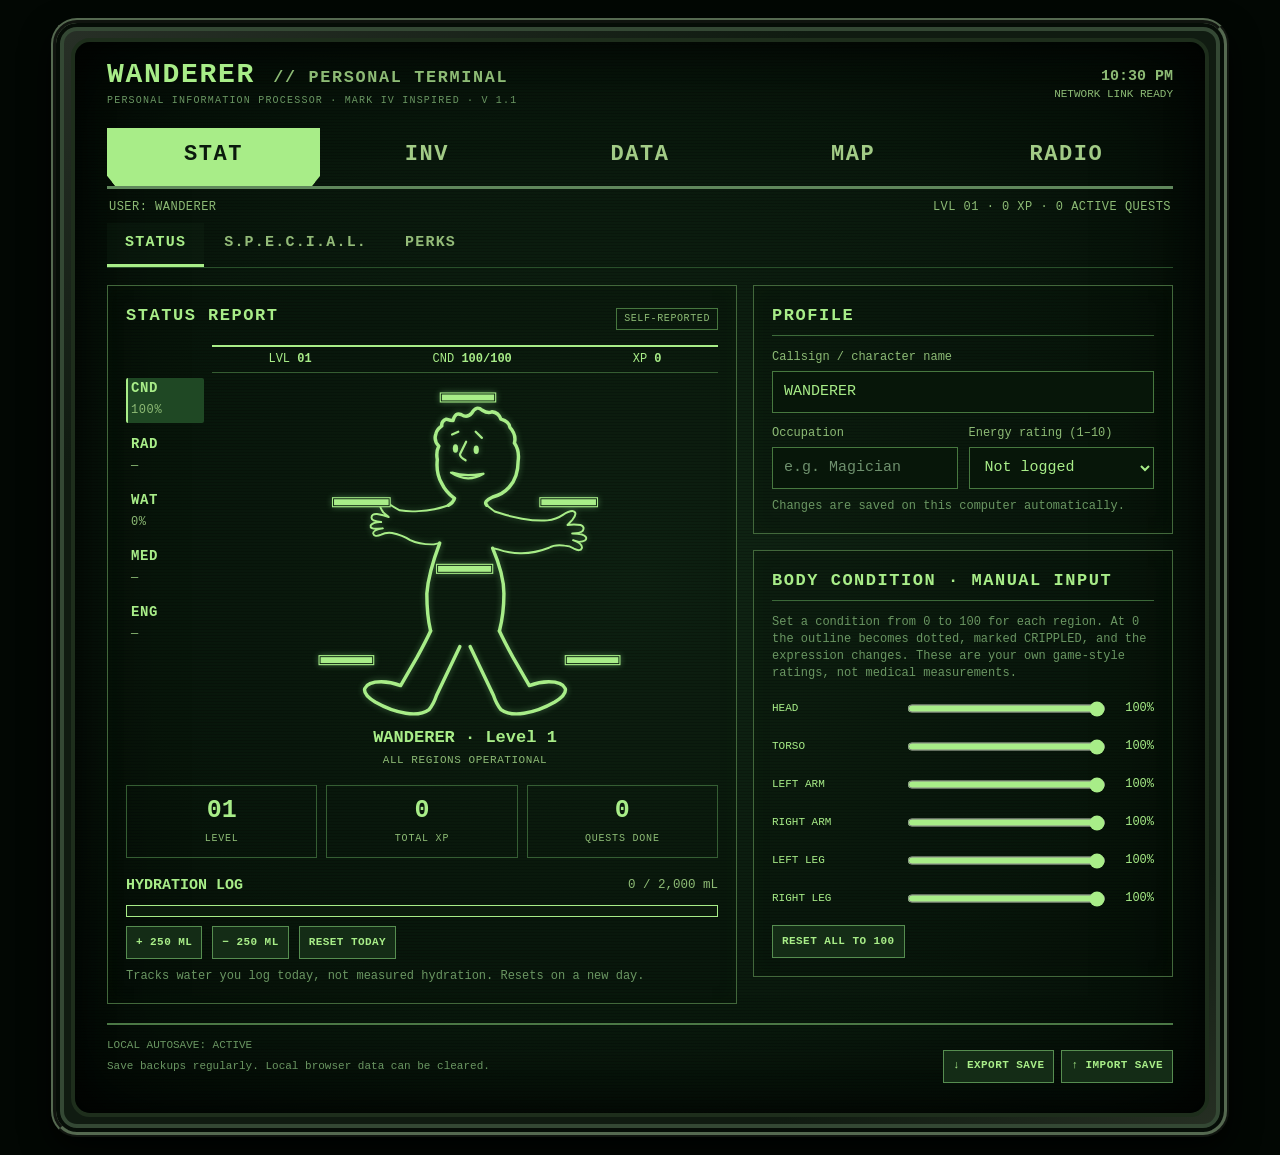
==== commit 3c0fbfca: "V1.3: integrate tested night-vision MAP into main Pip-Boy organizer" ====
--- a/index.html
+++ b/index.html
@@ -627,5 +627,5 @@
   const radioForm = document.getElementById('station-form');
   radioForm.addEventListener('submit', () => switchSub(document.getElementById('view-radio'), 'listen'));
 })();
-</script></body>
+</script><script src="./map-integration.js"></script></body>
 </html>
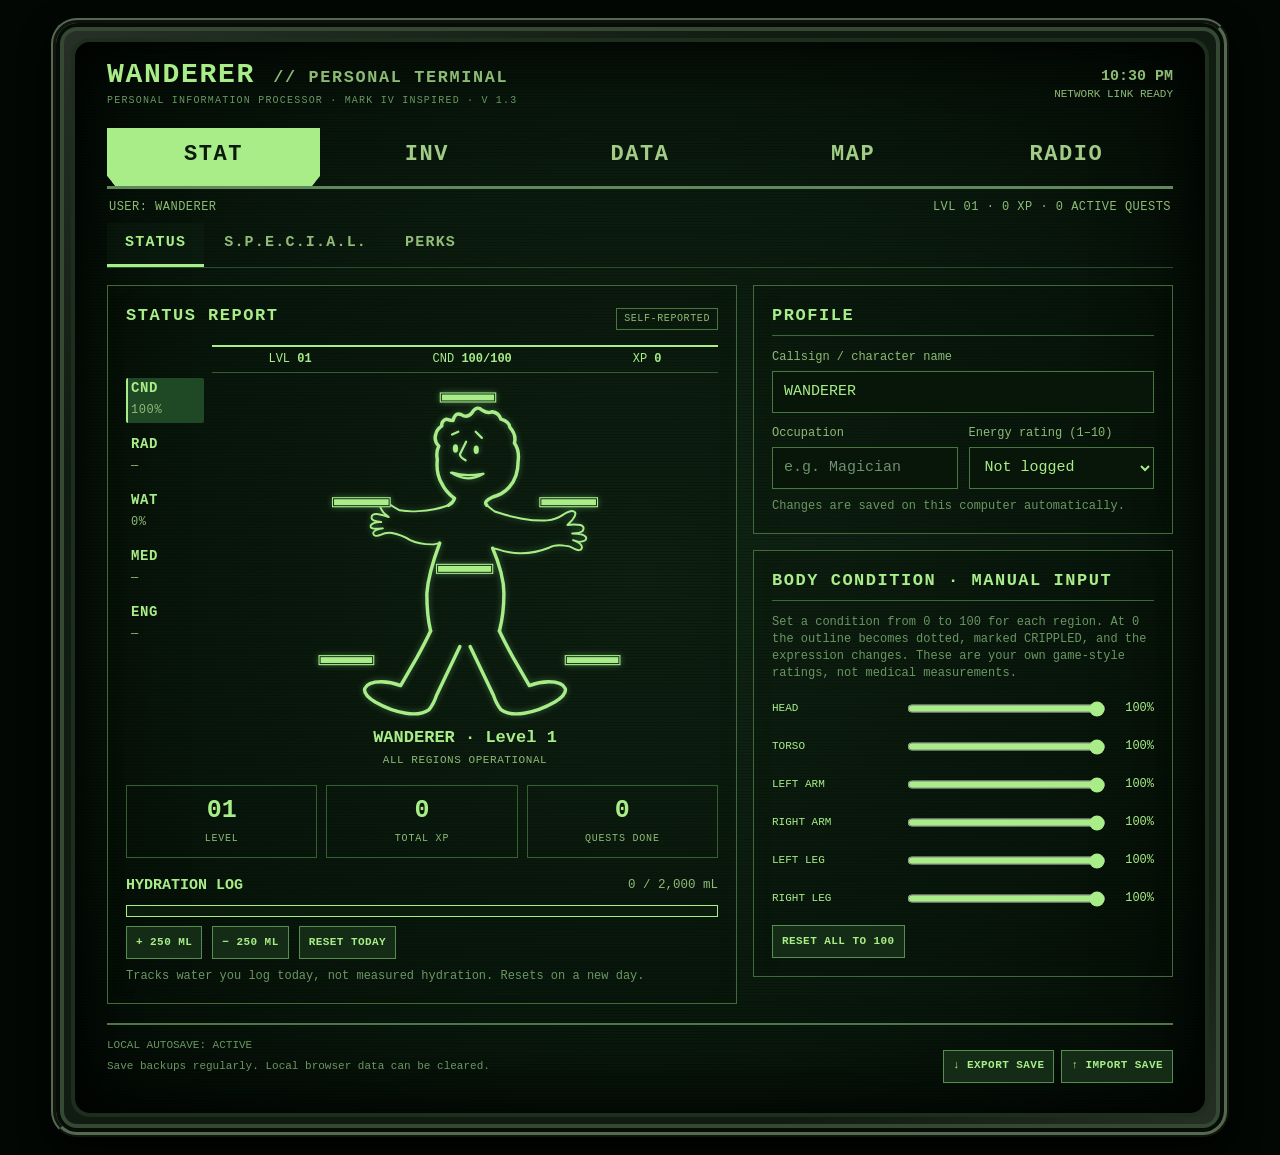
==== commit ec6e6d81: "Load enhanced Fallout.fm radio in main Pip-Boy organizer" ====
--- a/index.html
+++ b/index.html
@@ -627,5 +627,5 @@
   const radioForm = document.getElementById('station-form');
   radioForm.addEventListener('submit', () => switchSub(document.getElementById('view-radio'), 'listen'));
 })();
-</script><script src="./map-integration.js"></script></body>
+</script><script src="./map-integration.js"></script><script src="./radio-upgrade.js?v=14"></script></body>
 </html>
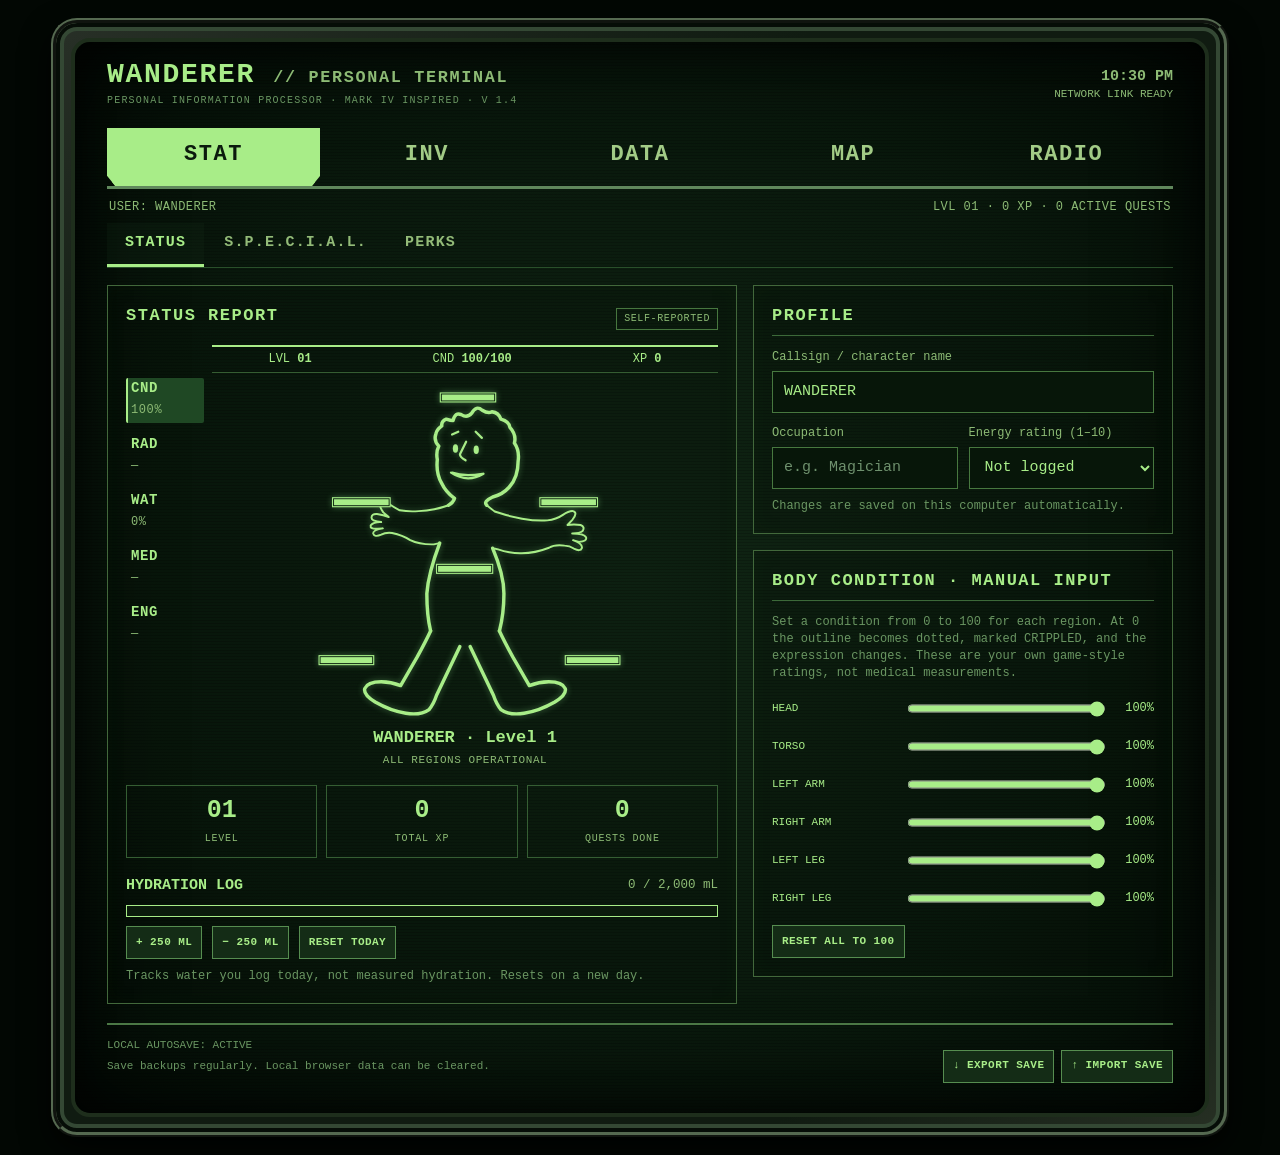
==== commit 1cf0ad14: "Refresh browser cache for hardened Pip-Boy Radio V1.4" ====
--- a/index.html
+++ b/index.html
@@ -627,5 +627,5 @@
   const radioForm = document.getElementById('station-form');
   radioForm.addEventListener('submit', () => switchSub(document.getElementById('view-radio'), 'listen'));
 })();
-</script><script src="./map-integration.js"></script><script src="./radio-upgrade.js?v=14"></script></body>
+</script><script src="./map-integration.js"></script><script src="./radio-upgrade.js?v=141"></script></body>
 </html>
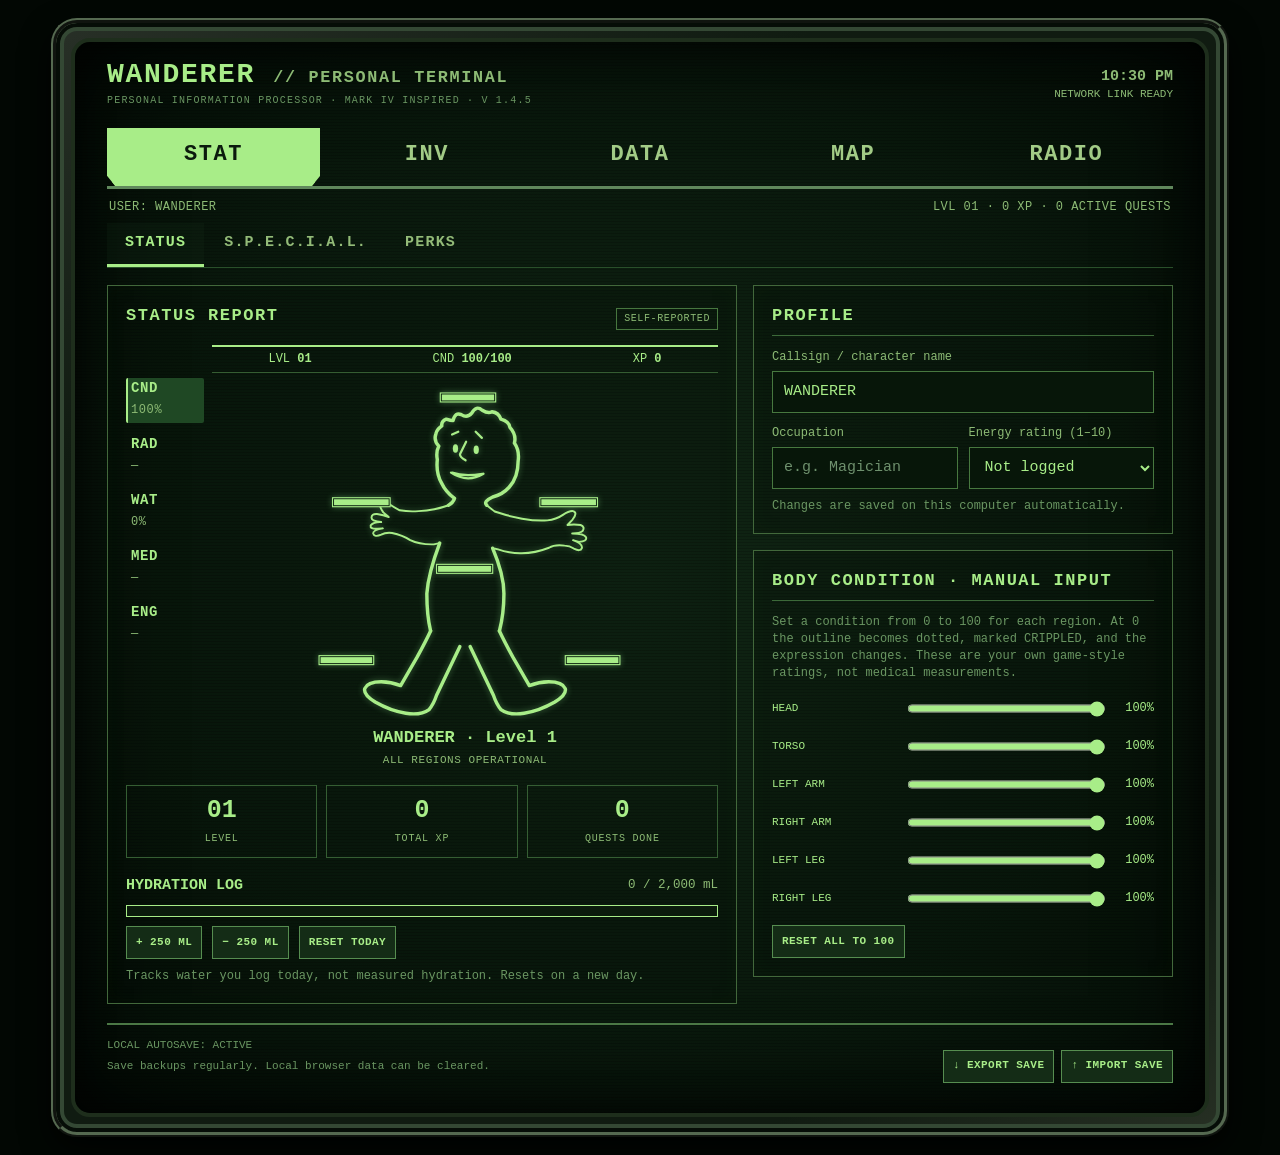
==== commit 6e0ab28d: "Release Pip-Boy 1.4.5 with radio volume controls and updated version labels" ====
--- a/index.html
+++ b/index.html
@@ -5,7 +5,7 @@
 <meta charset="utf-8"/>
 <meta content="width=device-width, initial-scale=1" name="viewport"/>
 <meta content="#09130a" name="theme-color"/>
-<title>Wanderer • Personal Terminal (V1.1)</title>
+<title>Wanderer • Personal Terminal (V1.4.5)</title>
 <style>
     :root { color-scheme: dark; --bg:#070f08; --panel:#0c1a0f; --panel2:#102417; --line:#47794a; --soft:#8cbd81; --bright:#b4f7a2; --muted:#71986e; --danger:#ffb586; --dark:#071108; }
     * { box-sizing:border-box; }
@@ -218,7 +218,7 @@
 <body>
 <div class="shell"><div class="bezel"><main class="screen">
 <header class="mast">
-<div><div class="brand"><span id="header-callsign">WANDERER</span> <span style="font-size:.60em;color:var(--soft)">// PERSONAL TERMINAL</span></div><div class="subbrand">PERSONAL INFORMATION PROCESSOR  ·  MARK IV INSPIRED  ·  V 1.1</div></div>
+<div><div class="brand"><span id="header-callsign">WANDERER</span> <span style="font-size:.60em;color:var(--soft)">// PERSONAL TERMINAL</span></div><div class="subbrand">PERSONAL INFORMATION PROCESSOR  ·  MARK IV INSPIRED  ·  V 1.4.5</div></div>
 <div class="top-meta"><strong id="clock">--:--</strong><span id="connection">LOCAL MODE</span></div>
 </header>
 <nav aria-label="Primary sections" class="tabbar" role="tablist">
@@ -443,7 +443,7 @@
   }
   function shiftDay(n){const [y,m,d]=viewing.split('-').map(Number);goToDay(new Date(Date.UTC(y,m-1,d+n)).toISOString().slice(0,10));}
   function stats(){const done=state.quests.filter(q=>q.done);const xp=done.reduce((n,q)=>n+q.xp,0);return {done:done.length,xp,level:Math.floor(xp/100)+1,active:state.quests.length-done.length};}
-  function renderHeader(){const s=stats();$('header-callsign').textContent=state.profile.name.toUpperCase();document.title=state.profile.name+' • Personal Terminal (V1.1)';$('player-label').textContent='USER: '+state.profile.name.toUpperCase();$('mini-stats').textContent=`LVL ${String(s.level).padStart(2,'0')} · ${s.xp} XP · ${s.active} ACTIVE QUEST${s.active===1?'':'S'}`;}
+  function renderHeader(){const s=stats();$('header-callsign').textContent=state.profile.name.toUpperCase();document.title=state.profile.name+' • Personal Terminal (V1.4.5)';$('player-label').textContent='USER: '+state.profile.name.toUpperCase();$('mini-stats').textContent=`LVL ${String(s.level).padStart(2,'0')} · ${s.xp} XP · ${s.active} ACTIVE QUEST${s.active===1?'':'S'}`;}
   let activeReadout='cnd';
   function showReadout(id){
     if(!['cnd','rad','wat','med','eng'].includes(id))return;
@@ -627,5 +627,5 @@
   const radioForm = document.getElementById('station-form');
   radioForm.addEventListener('submit', () => switchSub(document.getElementById('view-radio'), 'listen'));
 })();
-</script><script src="./map-integration.js"></script><script src="./radio-upgrade.js?v=141"></script></body>
+</script><script src="./map-integration.js"></script><script src="./radio-upgrade.js?v=145"></script></body>
 </html>
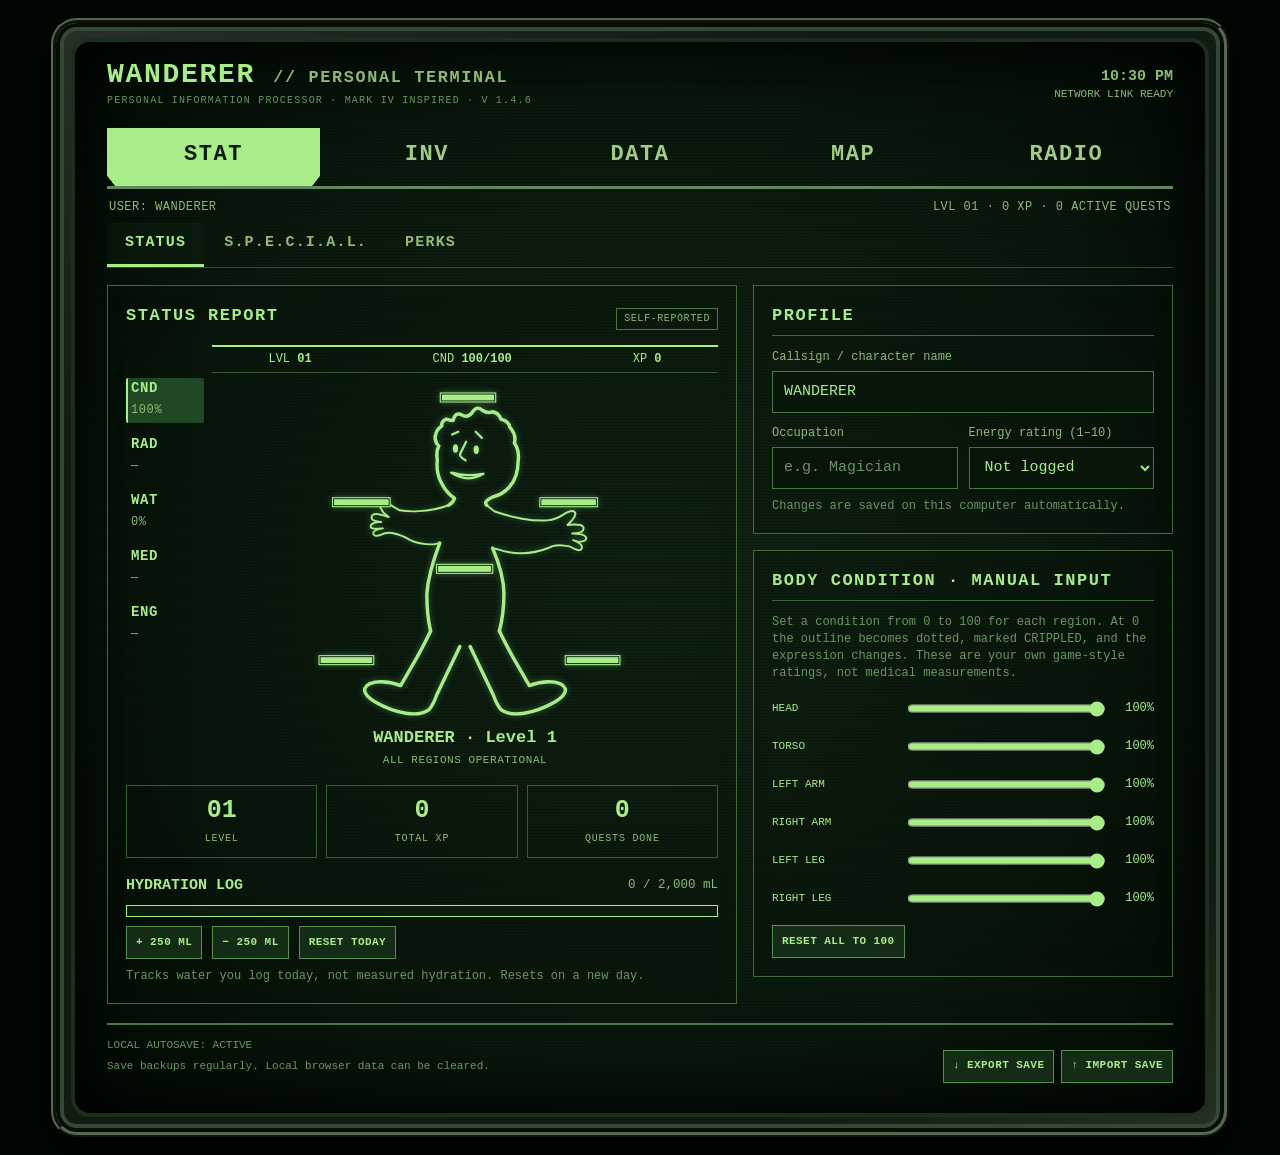
==== commit 483db97c: "Integrate opt-in 10x radio signal amplifier as Pip-Boy V1.4.6" ====
--- a/index.html
+++ b/index.html
@@ -5,7 +5,7 @@
 <meta charset="utf-8"/>
 <meta content="width=device-width, initial-scale=1" name="viewport"/>
 <meta content="#09130a" name="theme-color"/>
-<title>Wanderer • Personal Terminal (V1.4.5)</title>
+<title>Wanderer • Personal Terminal (V1.4.6)</title>
 <style>
     :root { color-scheme: dark; --bg:#070f08; --panel:#0c1a0f; --panel2:#102417; --line:#47794a; --soft:#8cbd81; --bright:#b4f7a2; --muted:#71986e; --danger:#ffb586; --dark:#071108; }
     * { box-sizing:border-box; }
@@ -218,7 +218,7 @@
 <body>
 <div class="shell"><div class="bezel"><main class="screen">
 <header class="mast">
-<div><div class="brand"><span id="header-callsign">WANDERER</span> <span style="font-size:.60em;color:var(--soft)">// PERSONAL TERMINAL</span></div><div class="subbrand">PERSONAL INFORMATION PROCESSOR  ·  MARK IV INSPIRED  ·  V 1.4.5</div></div>
+<div><div class="brand"><span id="header-callsign">WANDERER</span> <span style="font-size:.60em;color:var(--soft)">// PERSONAL TERMINAL</span></div><div class="subbrand">PERSONAL INFORMATION PROCESSOR  ·  MARK IV INSPIRED  ·  V 1.4.6</div></div>
 <div class="top-meta"><strong id="clock">--:--</strong><span id="connection">LOCAL MODE</span></div>
 </header>
 <nav aria-label="Primary sections" class="tabbar" role="tablist">
@@ -443,7 +443,7 @@
   }
   function shiftDay(n){const [y,m,d]=viewing.split('-').map(Number);goToDay(new Date(Date.UTC(y,m-1,d+n)).toISOString().slice(0,10));}
   function stats(){const done=state.quests.filter(q=>q.done);const xp=done.reduce((n,q)=>n+q.xp,0);return {done:done.length,xp,level:Math.floor(xp/100)+1,active:state.quests.length-done.length};}
-  function renderHeader(){const s=stats();$('header-callsign').textContent=state.profile.name.toUpperCase();document.title=state.profile.name+' • Personal Terminal (V1.4.5)';$('player-label').textContent='USER: '+state.profile.name.toUpperCase();$('mini-stats').textContent=`LVL ${String(s.level).padStart(2,'0')} · ${s.xp} XP · ${s.active} ACTIVE QUEST${s.active===1?'':'S'}`;}
+  function renderHeader(){const s=stats();$('header-callsign').textContent=state.profile.name.toUpperCase();document.title=state.profile.name+' • Personal Terminal (V1.4.6)';$('player-label').textContent='USER: '+state.profile.name.toUpperCase();$('mini-stats').textContent=`LVL ${String(s.level).padStart(2,'0')} · ${s.xp} XP · ${s.active} ACTIVE QUEST${s.active===1?'':'S'}`;}
   let activeReadout='cnd';
   function showReadout(id){
     if(!['cnd','rad','wat','med','eng'].includes(id))return;
@@ -627,5 +627,5 @@
   const radioForm = document.getElementById('station-form');
   radioForm.addEventListener('submit', () => switchSub(document.getElementById('view-radio'), 'listen'));
 })();
-</script><script src="./map-integration.js"></script><script src="./radio-upgrade.js?v=145"></script></body>
+</script><script src="./map-integration.js"></script><script src="./radio-upgrade.js?v=145"></script><script src="./radio-booster.js?v=146"></script></body>
 </html>
